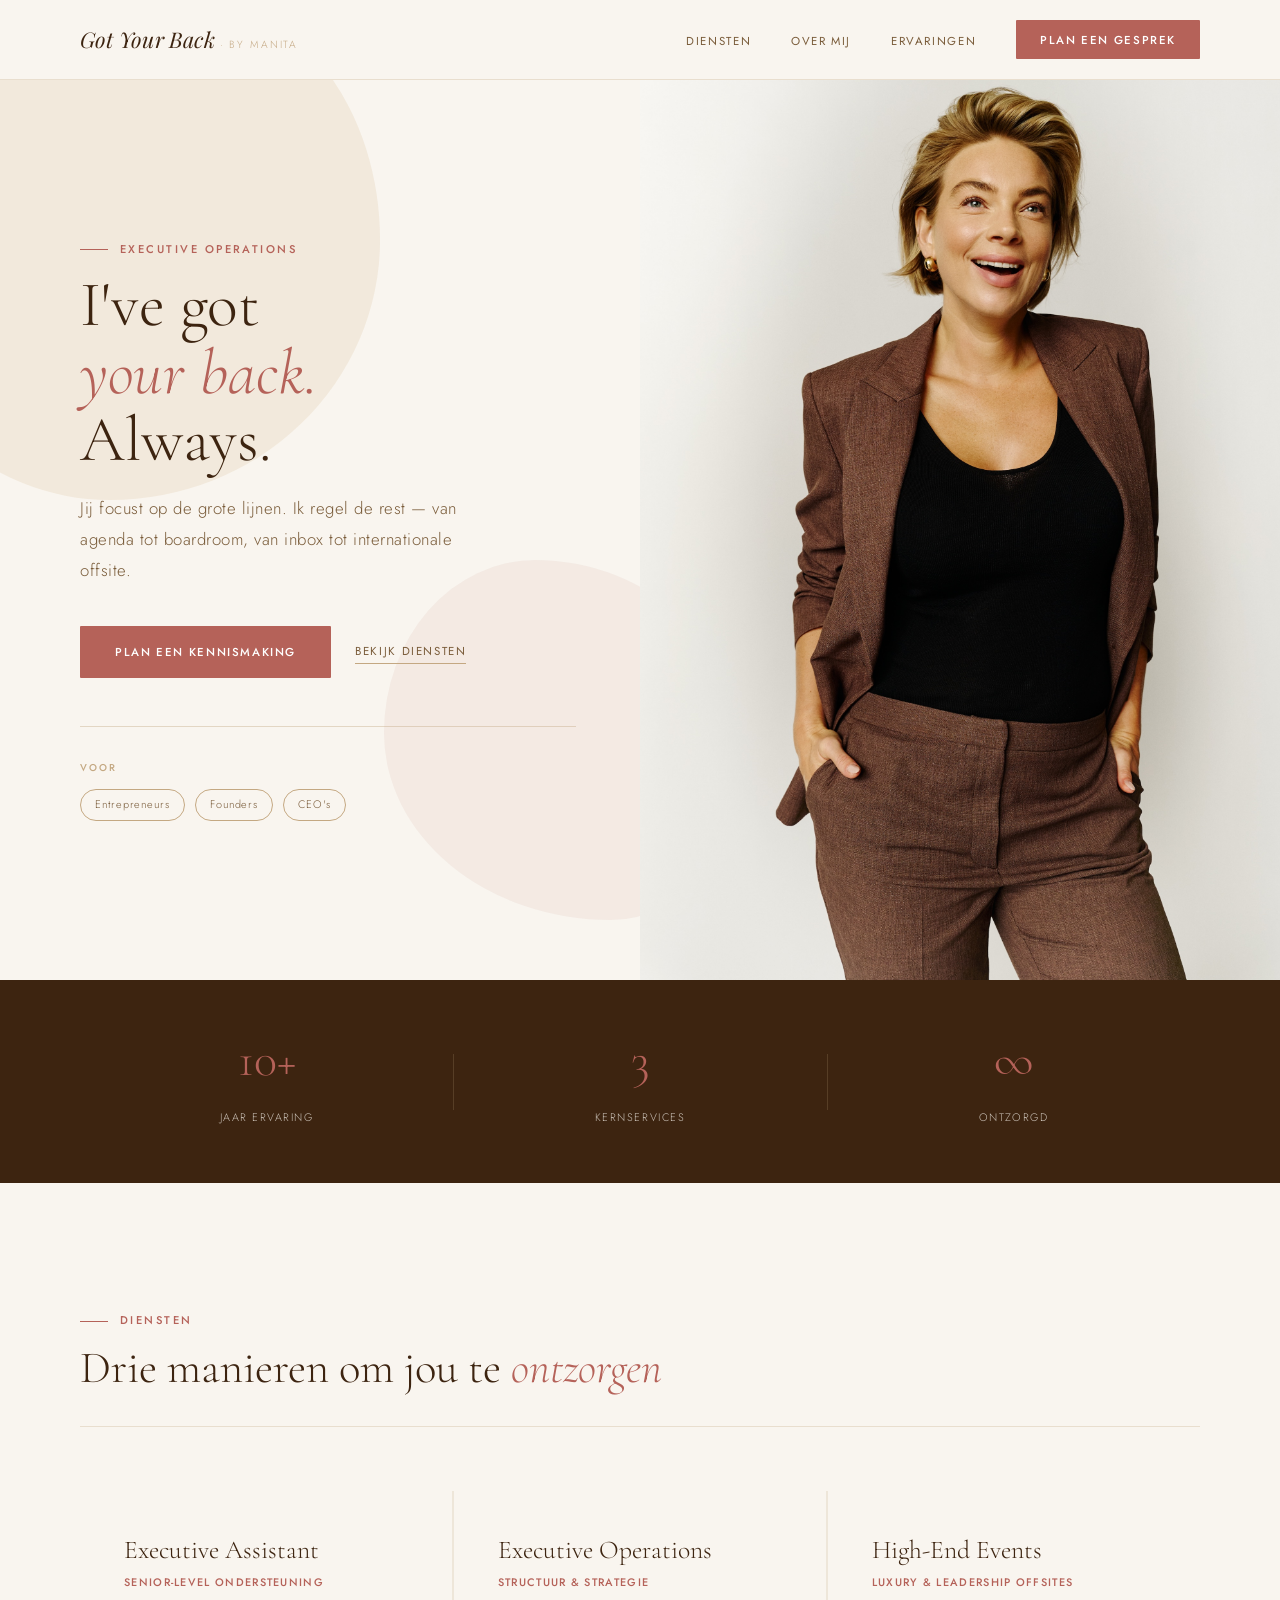
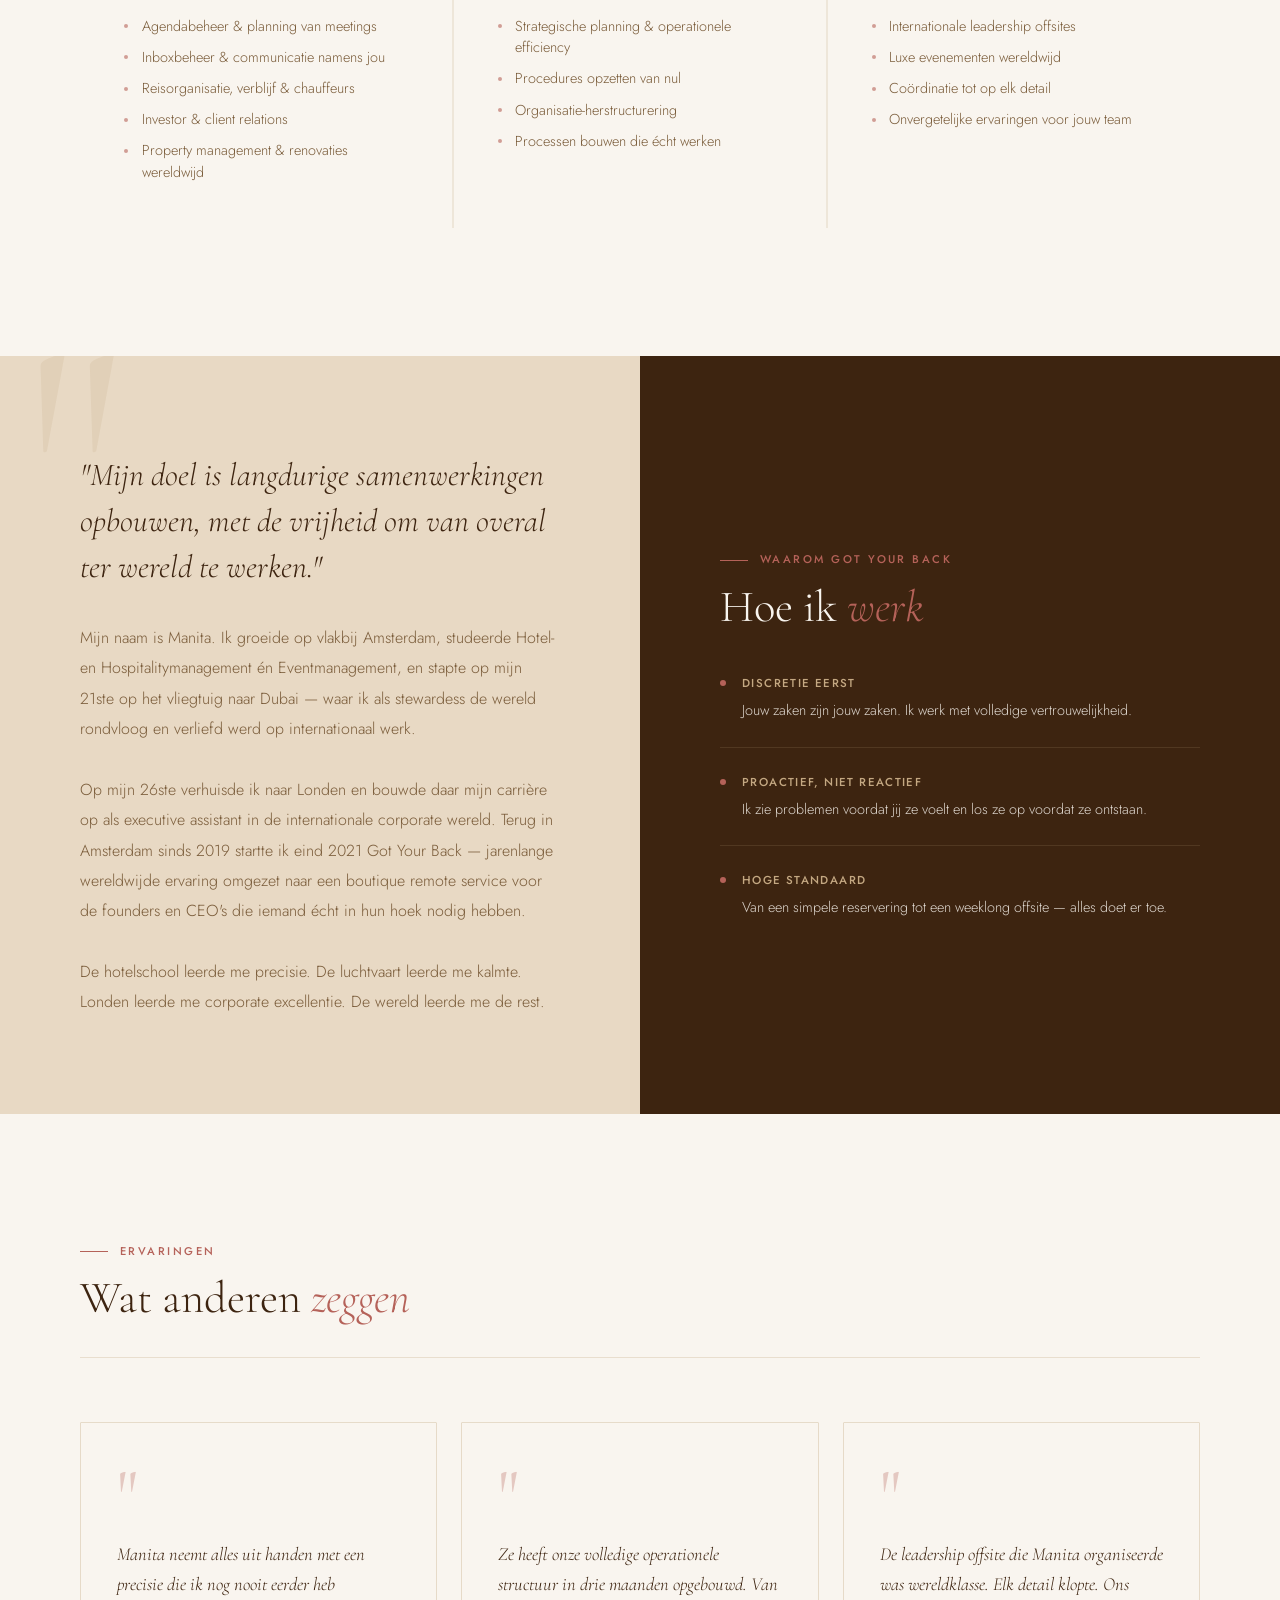
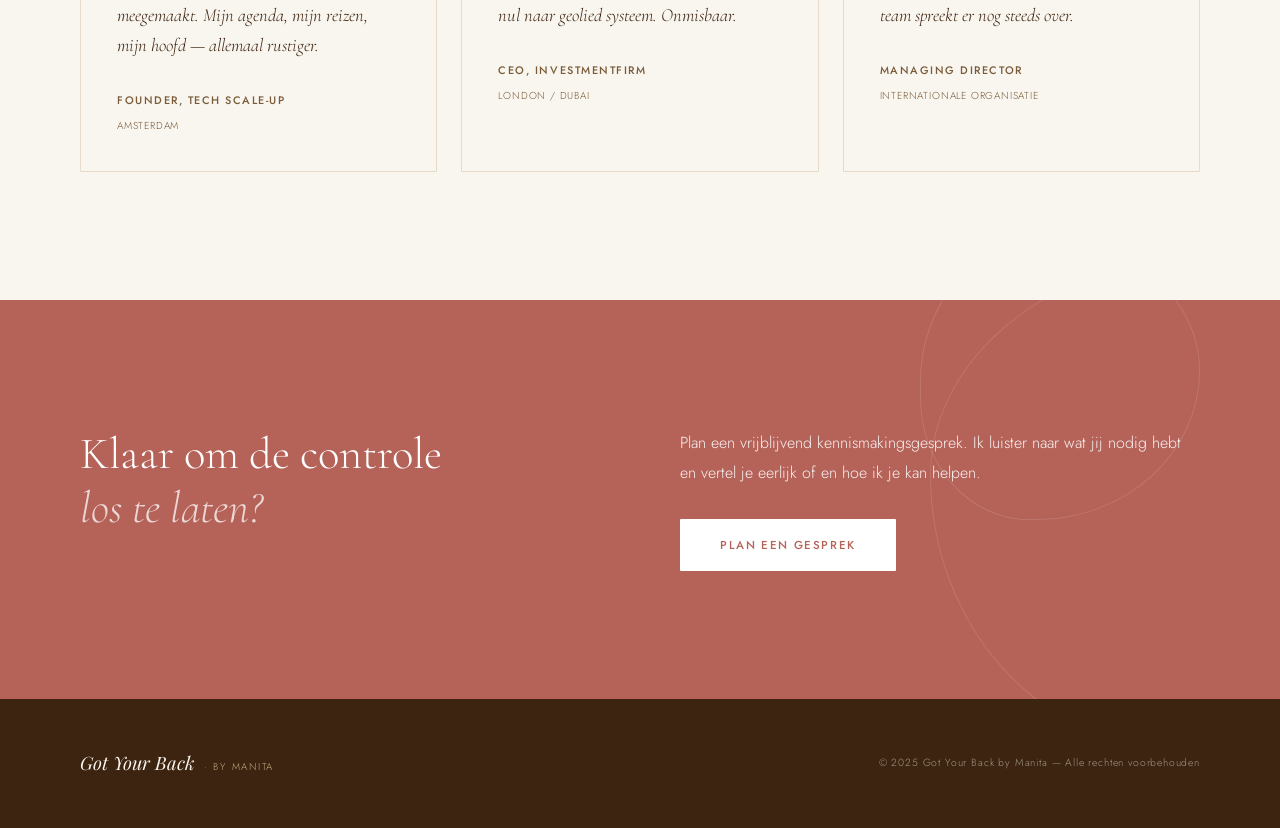
==== index.html @ 49508abd "Add noindex for now" ====
<!DOCTYPE html>
<html lang="nl">
<head>
    <meta charset="UTF-8">
    <meta name="viewport" content="width=device-width, initial-scale=1.0">
    <title>Got Your Back — by Manita</title>
    <link rel="preconnect" href="https://fonts.googleapis.com">
    <link rel="preconnect" href="https://fonts.gstatic.com" crossorigin>
    <link href="https://fonts.googleapis.com/css2?family=Cormorant+Garamond:ital,wght@0,300;0,400;1,300;1,400&family=Jost:wght@200;300;400;500&family=Playfair+Display:ital,wght@1,400;1,500&display=swap" rel="stylesheet">
    <link rel="stylesheet" href="css/main.css">
    <meta name="robots" content="noindex" />
</head>
<body>
<script>document.documentElement.classList.add('js')</script>

<a class="skip-link" href="#main-content">Ga naar hoofdinhoud</a>

<header>
    <nav>
        <a class="nav-logo logo" href="#" aria-label="Got Your Back by Manita – homepagina">
            <span class="logo-script" aria-hidden="true">Got Your Back</span>
            <span class="logo-by" aria-hidden="true"> · by Manita</span>
        </a>
        
        <button class="nav-toggle" type="button" aria-expanded="false" aria-controls="nav-menu">
            <span class="sr-only">Menu openen</span>
            <span class="nav-toggle-icon" aria-hidden="true"></span>
        </button>

        <ul id="nav-menu" class="nav-links" role="list">
            <li><a href="#services">Diensten</a></li>
            <li><a href="#about">Over mij</a></li>
            <li><a href="#testimonials">Ervaringen</a></li>
            <li><a class="btn btn--filled btn--sm" href="#contact">Plan een gesprek</a></li>
        </ul>
    </nav>
</header>

<main id="main-content">

    <!-- HERO -->
    <section class="hero o-split">
        <div class="hero-blob-1" aria-hidden="true"></div>
        <div class="hero-blob-2" aria-hidden="true"></div>
        <div class="hero-blob-3" aria-hidden="true"></div>
        <div class="hero-line-deco" aria-hidden="true"></div>

        <div class="hero-left">
            <p class="eyebrow" aria-hidden="true">Executive Operations</p>
            <h1 id="hero-heading" class="hero-title">
                I've got<br><em>your back.</em><br>Always.
            </h1>
            <p class="hero-subtitle">
                Jij focust op de grote lijnen. Ik regel de rest — van agenda tot boardroom, van inbox tot internationale offsite.
            </p>
            <div class="hero-actions">
                <a href="#contact" class="btn btn--filled">Plan een kennismaking</a>
                <a href="#services" class="btn btn--ghost">Bekijk diensten</a>
            </div>
            <div class="hero-for">
                <p class="hero-for-label">Voor</p>
                <ul class="hero-for-tags" role="list" aria-label="Voor wie">
                    <li class="tag">Entrepreneurs</li>
                    <li class="tag">Founders</li>
                    <li class="tag">CEO's</li>
                </ul>
            </div>
        </div>

        <div class="hero-right">
            <div class="hero-photo-wrap">
                <img class="hero-photo" src="manita.jpg" alt="Manita, oprichter van Got Your Back" decoding="async">
            </div>
        </div>
    </section>

    <!-- STATS -->
    <section class="intro-strip reveal" aria-label="Ervaringscijfers">
        <div class="intro-stat">
            <strong class="intro-stat-number">10+</strong>
            <p class="intro-stat-label">Jaar ervaring</p>
        </div>
        <div class="intro-divider" aria-hidden="true"></div>
        <div class="intro-stat">
            <strong class="intro-stat-number">3</strong>
            <p class="intro-stat-label">Kernservices</p>
        </div>
        <div class="intro-divider" aria-hidden="true"></div>
        <div class="intro-stat">
            <strong class="intro-stat-number">∞</strong>
            <p class="intro-stat-label">Ontzorgd</p>
        </div>
    </section>

    <!-- SERVICES -->
    <section class="services o-section" id="services">
        <header class="section-header reveal">
            <div>
                <p class="eyebrow">Diensten</p>
                <h2 id="services-heading" class="section-title">Drie manieren om jou te <em>ontzorgen</em></h2>
            </div>
        </header>
        <ul class="service-cards o-trio reveal" role="list">
            <li class="service-card">
                <h3 class="service-name">Executive Assistant</h3>
                <p class="service-tagline">Senior-level ondersteuning</p>
                <ul class="service-list" role="list">
                    <li>Agendabeheer &amp; planning van meetings</li>
                    <li>Inboxbeheer &amp; communicatie namens jou</li>
                    <li>Reisorganisatie, verblijf &amp; chauffeurs</li>
                    <li>Investor &amp; client relations</li>
                    <li>Property management &amp; renovaties wereldwijd</li>
                </ul>
            </li>
            <li class="service-card">
                <h3 class="service-name">Executive Operations</h3>
                <p class="service-tagline">Structuur &amp; strategie</p>
                <ul class="service-list" role="list">
                    <li>Strategische planning &amp; operationele efficiency</li>
                    <li>Procedures opzetten van nul</li>
                    <li>Organisatie-herstructurering</li>
                    <li>Processen bouwen die écht werken</li>
                </ul>
            </li>
            <li class="service-card">
                <h3 class="service-name">High-End Events</h3>
                <p class="service-tagline">Luxury &amp; leadership offsites</p>
                <ul class="service-list" role="list">
                    <li>Internationale leadership offsites</li>
                    <li>Luxe evenementen wereldwijd</li>
                    <li>Coördinatie tot op elk detail</li>
                    <li>Onvergetelijke ervaringen voor jouw team</li>
                </ul>
            </li>
        </ul>
    </section>

    <!-- ABOUT -->
    <section class="about o-split" id="about">
        <div class="about-left reveal">
            <blockquote class="about-quote">"Mijn doel is langdurige samenwerkingen opbouwen, met de vrijheid om van overal ter wereld te werken."</blockquote>
            <p class="about-bio">
                Mijn naam is Manita. Ik groeide op vlakbij Amsterdam, studeerde Hotel- en Hospitalitymanagement én Eventmanagement, en stapte op mijn 21ste op het vliegtuig naar Dubai — waar ik als stewardess de wereld rondvloog en verliefd werd op internationaal werk.<br><br>
                Op mijn 26ste verhuisde ik naar Londen en bouwde daar mijn carrière op als executive assistant in de internationale corporate wereld. Terug in Amsterdam sinds 2019 startte ik eind 2021 Got Your Back — jarenlange wereldwijde ervaring omgezet naar een boutique remote service voor de founders en CEO's die iemand écht in hun hoek nodig hebben.<br><br>
                De hotelschool leerde me precisie. De luchtvaart leerde me kalmte. Londen leerde me corporate excellentie. De wereld leerde me de rest.
            </p>
        </div>
        <div class="about-right reveal">
            <p class="eyebrow" aria-hidden="true">Waarom Got Your Back</p>
            <h2 id="about-heading" class="section-title">Hoe ik <em>werk</em></h2>
            <dl class="values">
                <div class="value-item">
                    <div class="value-dot" aria-hidden="true"></div>
                    <div>
                        <dt class="value-name">Discretie eerst</dt>
                        <dd class="value-desc">Jouw zaken zijn jouw zaken. Ik werk met volledige vertrouwelijkheid.</dd>
                    </div>
                </div>
                <div class="value-item">
                    <div class="value-dot" aria-hidden="true"></div>
                    <div>
                        <dt class="value-name">Proactief, niet reactief</dt>
                        <dd class="value-desc">Ik zie problemen voordat jij ze voelt en los ze op voordat ze ontstaan.</dd>
                    </div>
                </div>
                <div class="value-item">
                    <div class="value-dot" aria-hidden="true"></div>
                    <div>
                        <dt class="value-name">Hoge standaard</dt>
                        <dd class="value-desc">Van een simpele reservering tot een weeklong offsite — alles doet er toe.</dd>
                    </div>
                </div>
            </dl>
        </div>
    </section>

    <!-- TESTIMONIALS -->
    <section class="testimonials o-section" id="testimonials">
        <header class="section-header reveal">
            <div>
                <p class="eyebrow" aria-hidden="true">Ervaringen</p>
                <h2 id="testimonials-heading" class="section-title">Wat anderen <em>zeggen</em></h2>
            </div>
        </header>
        <ul class="testimonial-grid o-trio reveal" role="list">
            <li class="testimonial-card">
                <blockquote class="testimonial-text">Manita neemt alles uit handen met een precisie die ik nog nooit eerder heb meegemaakt. Mijn agenda, mijn reizen, mijn hoofd — allemaal rustiger.</blockquote>
                <cite class="testimonial-author">Founder, Tech Scale-up<span class="testimonial-role">Amsterdam</span></cite>
            </li>
            <li class="testimonial-card">
                <blockquote class="testimonial-text">Ze heeft onze volledige operationele structuur in drie maanden opgebouwd. Van nul naar geolied systeem. Onmisbaar.</blockquote>
                <cite class="testimonial-author">CEO, Investmentfirm<span class="testimonial-role">London / Dubai</span></cite>
            </li>
            <li class="testimonial-card">
                <blockquote class="testimonial-text">De leadership offsite die Manita organiseerde was wereldklasse. Elk detail klopte. Ons team spreekt er nog steeds over.</blockquote>
                <cite class="testimonial-author">Managing Director<span class="testimonial-role">Internationale organisatie</span></cite>
            </li>
        </ul>
    </section>

    <!-- CTA -->
    <section class="cta-section o-split o-section" id="contact">
        <div class="cta-blob" aria-hidden="true"></div>
        <div class="cta-blob cta-blob-2" aria-hidden="true"></div>
        <h2 id="cta-heading" class="cta-title reveal">
            Klaar om de controle <br><em>los te laten?</em>
        </h2>
        <div class="cta-right reveal">
            <p class="cta-sub">Plan een vrijblijvend kennismakingsgesprek. Ik luister naar wat jij nodig hebt en vertel je eerlijk of en hoe ik je kan helpen.</p>
            <a href="mailto:gotyourback@bymanita.com" class="btn btn--white">Plan een gesprek</a>
        </div>
    </section>

</main>

<footer>
    <div class="footer-logo logo">
        <span class="logo-script">Got Your Back</span>
        <span class="logo-by">&nbsp;· by Manita</span>
    </div>
    <small class="footer-copy">© 2025 Got Your Back by Manita — Alle rechten voorbehouden</small>
</footer>

<script>
    const observer = new IntersectionObserver((entries) => {
        entries.forEach((entry, i) => {
            if (entry.isIntersecting) {
                setTimeout(() => entry.target.classList.add('visible'), i * 80);
            }
        });
    }, { threshold: 0.1 });
    document.querySelectorAll('.reveal').forEach(el => observer.observe(el));

    const toggle = document.querySelector('.nav-toggle');
    const menu = document.getElementById('nav-menu');
    toggle.addEventListener('click', () => {
        const open = toggle.getAttribute('aria-expanded') === 'true';
        toggle.setAttribute('aria-expanded', String(!open));
        menu.classList.toggle('is-open', !open);
    });
    menu.querySelectorAll('a').forEach(a =>
        a.addEventListener('click', () => {
            toggle.setAttribute('aria-expanded', 'false');
            menu.classList.remove('is-open');
        })
    );
</script>
</body>
</html>
---- css/main.css ----
@import '1-settings.css';
@import '2-generic.css';
@import '3-elements.css';
@import '4-objects.css';
@import '5-components.css';
@import '6-utilities.css';
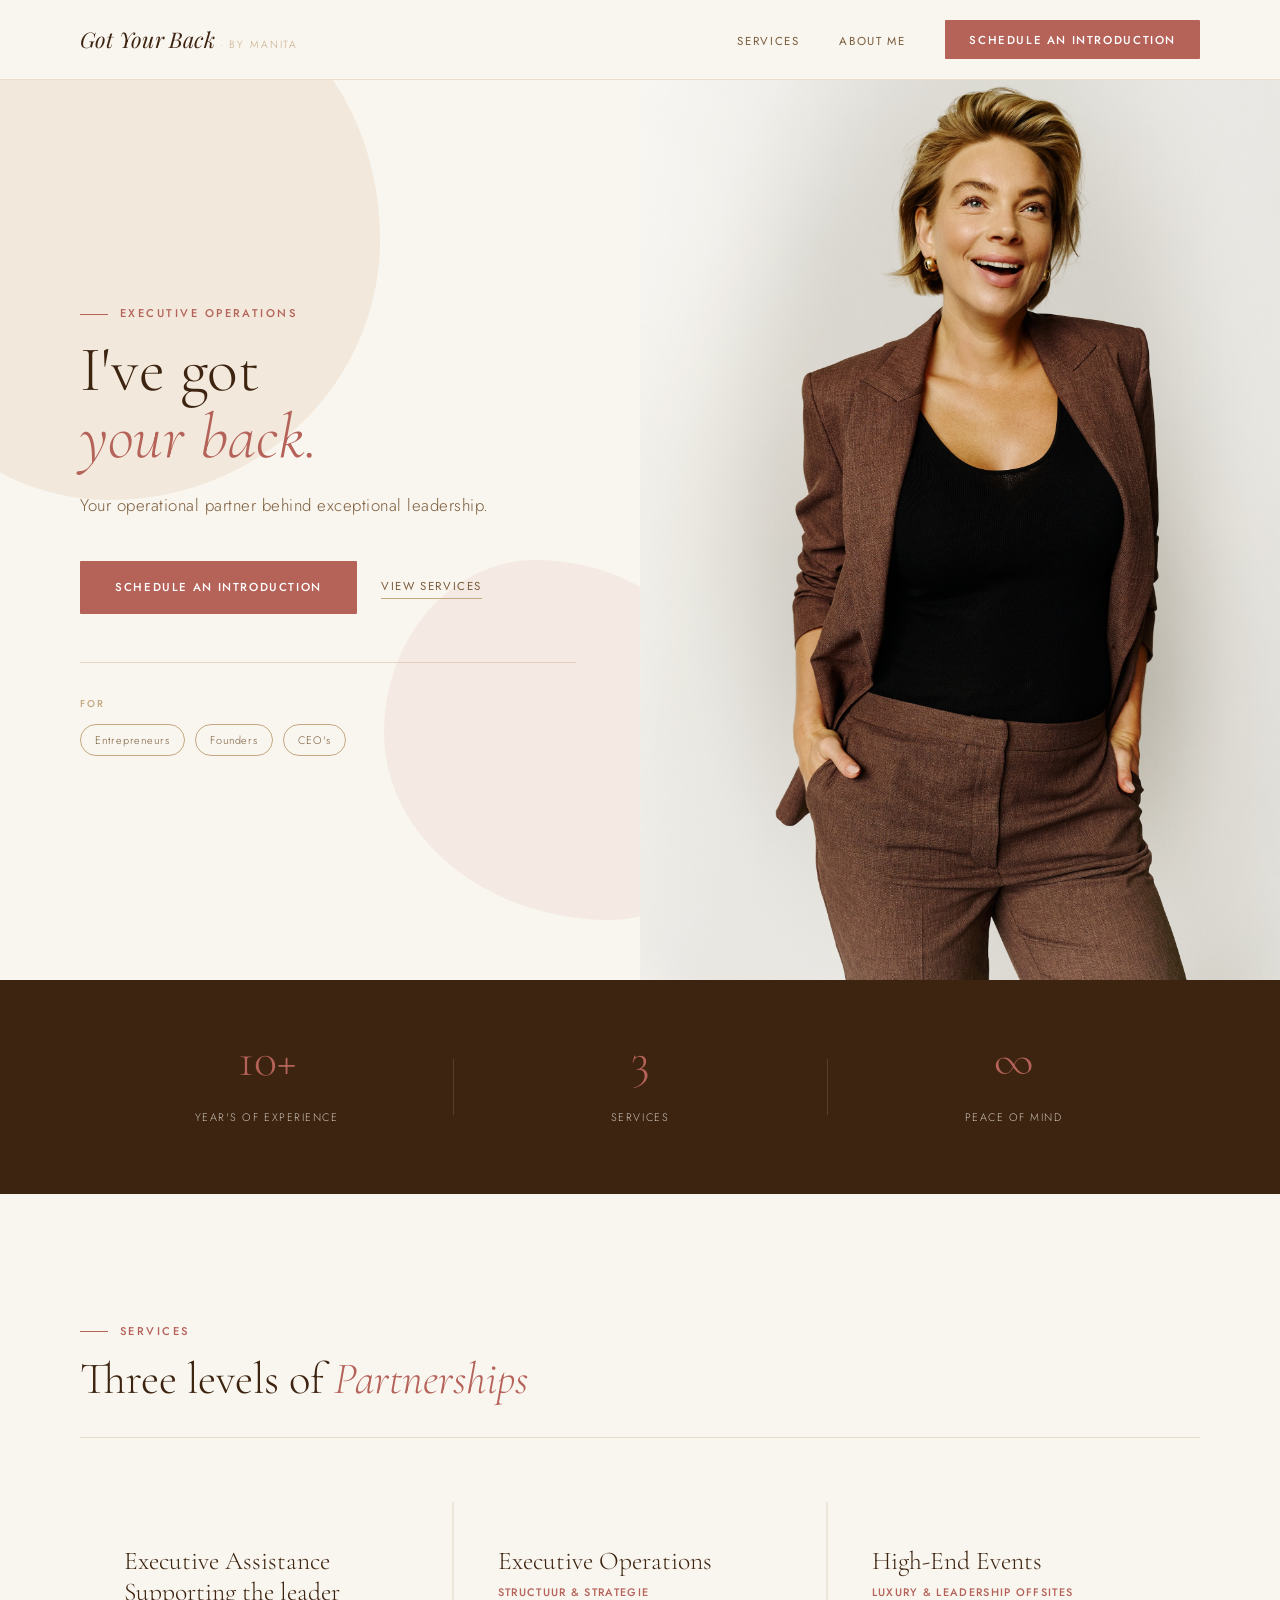
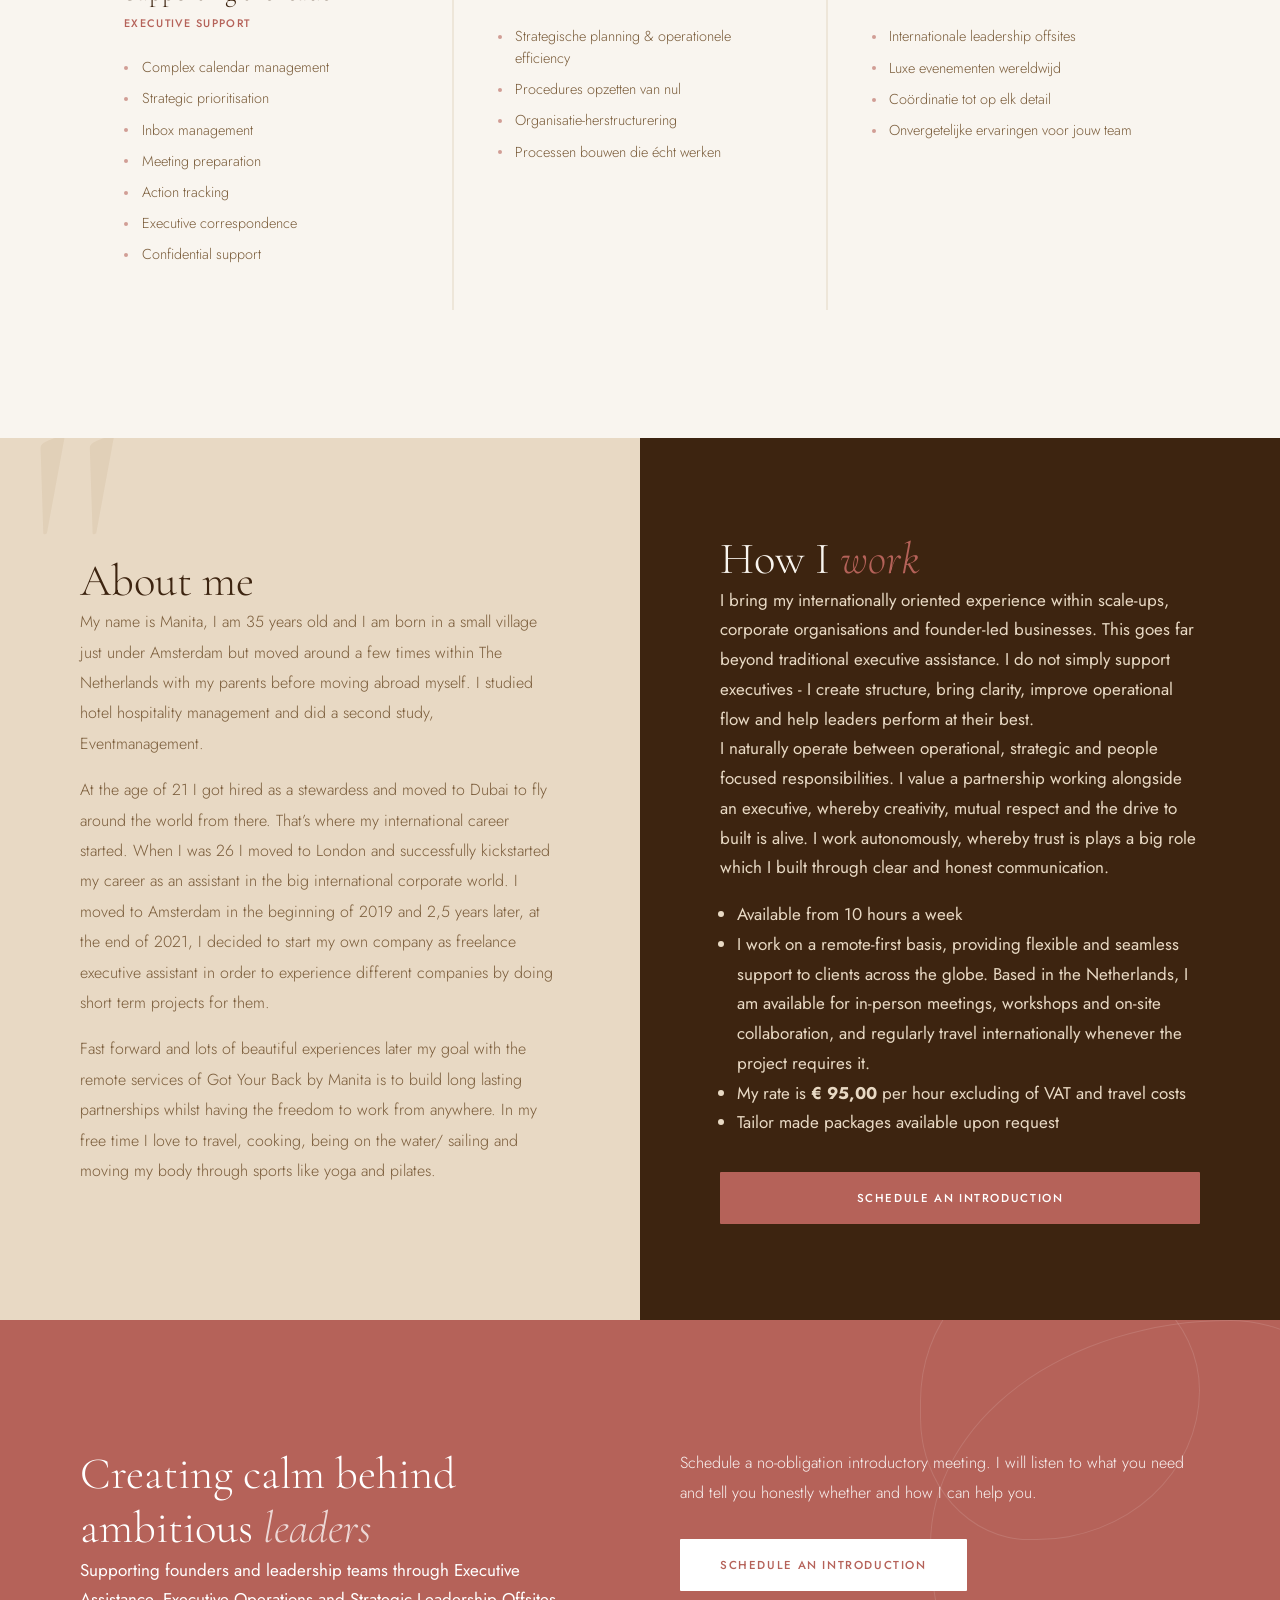
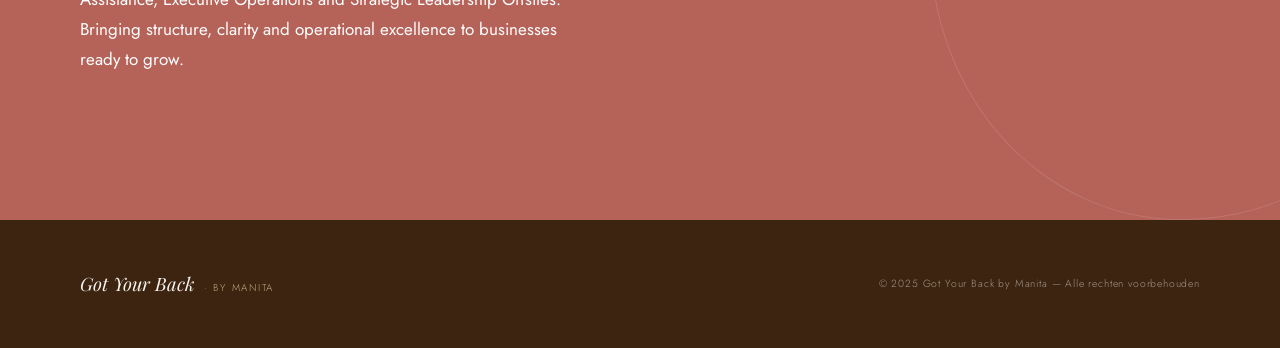
==== commit fd9f4a6d: "Add texts" ====
--- a/index.html
+++ b/index.html
@@ -1,5 +1,5 @@
 <!DOCTYPE html>
-<html lang="nl">
+<html lang="en">
 <head>
     <meta charset="UTF-8">
     <meta name="viewport" content="width=device-width, initial-scale=1.0">
@@ -28,10 +28,10 @@
         </button>
 
         <ul id="nav-menu" class="nav-links" role="list">
-            <li><a href="#services">Diensten</a></li>
-            <li><a href="#about">Over mij</a></li>
-            <li><a href="#testimonials">Ervaringen</a></li>
-            <li><a class="btn btn--filled btn--sm" href="#contact">Plan een gesprek</a></li>
+            <li><a href="#services">Services</a></li>
+            <li><a href="#about">About me</a></li>
+            <!-- <li><a href="#testimonials">Ervaringen</a></li> -->
+            <li><a class="btn btn--filled btn--sm" href="#contact">Schedule an introduction</a></li>
         </ul>
     </nav>
 </header>
@@ -48,17 +48,17 @@
         <div class="hero-left">
             <p class="eyebrow" aria-hidden="true">Executive Operations</p>
             <h1 id="hero-heading" class="hero-title">
-                I've got<br><em>your back.</em><br>Always.
+                I've got<br><em>your back.</em>
             </h1>
             <p class="hero-subtitle">
-                Jij focust op de grote lijnen. Ik regel de rest — van agenda tot boardroom, van inbox tot internationale offsite.
+                Your operational partner behind exceptional leadership.
             </p>
             <div class="hero-actions">
-                <a href="#contact" class="btn btn--filled">Plan een kennismaking</a>
-                <a href="#services" class="btn btn--ghost">Bekijk diensten</a>
+                <a href="#contact" class="btn btn--filled">Schedule an introduction</a>
+                <a href="#services" class="btn btn--ghost">View services</a>
             </div>
             <div class="hero-for">
-                <p class="hero-for-label">Voor</p>
+                <p class="hero-for-label">For</p>
                 <ul class="hero-for-tags" role="list" aria-label="Voor wie">
                     <li class="tag">Entrepreneurs</li>
                     <li class="tag">Founders</li>
@@ -69,7 +69,7 @@
 
         <div class="hero-right">
             <div class="hero-photo-wrap">
-                <img class="hero-photo" src="manita.jpg" alt="Manita, oprichter van Got Your Back" decoding="async">
+                <img class="hero-photo" src="manita.jpg" alt="Manita, founder of Got Your Back" decoding="async">
             </div>
         </div>
     </section>
@@ -78,17 +78,17 @@
     <section class="intro-strip reveal" aria-label="Ervaringscijfers">
         <div class="intro-stat">
             <strong class="intro-stat-number">10+</strong>
-            <p class="intro-stat-label">Jaar ervaring</p>
+            <p class="intro-stat-label">Year's of experience</p>
         </div>
         <div class="intro-divider" aria-hidden="true"></div>
         <div class="intro-stat">
             <strong class="intro-stat-number">3</strong>
-            <p class="intro-stat-label">Kernservices</p>
+            <p class="intro-stat-label">services</p>
         </div>
         <div class="intro-divider" aria-hidden="true"></div>
         <div class="intro-stat">
             <strong class="intro-stat-number">∞</strong>
-            <p class="intro-stat-label">Ontzorgd</p>
+            <p class="intro-stat-label">Peace of mind</p>
         </div>
     </section>
 
@@ -96,20 +96,22 @@
     <section class="services o-section" id="services">
         <header class="section-header reveal">
             <div>
-                <p class="eyebrow">Diensten</p>
-                <h2 id="services-heading" class="section-title">Drie manieren om jou te <em>ontzorgen</em></h2>
+                <p class="eyebrow">Services</p>
+                <h2 id="services-heading" class="section-title">Three levels of <em>Partnerships</em></h2>
             </div>
         </header>
         <ul class="service-cards o-trio reveal" role="list">
             <li class="service-card">
-                <h3 class="service-name">Executive Assistant</h3>
-                <p class="service-tagline">Senior-level ondersteuning</p>
+                <h3 class="service-name">Executive Assistance <br> Supporting the leader</h3>
+                <p class="service-tagline">Executive Support</p>
                 <ul class="service-list" role="list">
-                    <li>Agendabeheer &amp; planning van meetings</li>
-                    <li>Inboxbeheer &amp; communicatie namens jou</li>
-                    <li>Reisorganisatie, verblijf &amp; chauffeurs</li>
-                    <li>Investor &amp; client relations</li>
-                    <li>Property management &amp; renovaties wereldwijd</li>
+                    <li>Complex calendar management</li>
+                    <li>Strategic prioritisation</li>
+                    <li>Inbox management</li>
+                    <li>Meeting preparation</li>
+                    <li>Action tracking</li>
+                    <li>Executive correspondence</li>
+                    <li>Confidential support</li>
                 </ul>
             </li>
             <li class="service-card">
@@ -138,44 +140,34 @@
     <!-- ABOUT -->
     <section class="about o-split" id="about">
         <div class="about-left reveal">
-            <blockquote class="about-quote">"Mijn doel is langdurige samenwerkingen opbouwen, met de vrijheid om van overal ter wereld te werken."</blockquote>
+            <h2 class="section-title">About me</h2>
             <p class="about-bio">
-                Mijn naam is Manita. Ik groeide op vlakbij Amsterdam, studeerde Hotel- en Hospitalitymanagement én Eventmanagement, en stapte op mijn 21ste op het vliegtuig naar Dubai — waar ik als stewardess de wereld rondvloog en verliefd werd op internationaal werk.<br><br>
-                Op mijn 26ste verhuisde ik naar Londen en bouwde daar mijn carrière op als executive assistant in de internationale corporate wereld. Terug in Amsterdam sinds 2019 startte ik eind 2021 Got Your Back — jarenlange wereldwijde ervaring omgezet naar een boutique remote service voor de founders en CEO's die iemand écht in hun hoek nodig hebben.<br><br>
-                De hotelschool leerde me precisie. De luchtvaart leerde me kalmte. Londen leerde me corporate excellentie. De wereld leerde me de rest.
+                My name is Manita, I am 35 years old and I am born in a small village just under Amsterdam but moved around a few times within The Netherlands with my parents before moving abroad myself. I studied hotel hospitality management and did a second study, Eventmanagement.</p>
+
+            <p class="about-bio">At the age of 21 I got hired as a stewardess and moved to Dubai to fly around the world from there. That’s where my international career started. When I was 26 I moved to London and successfully kickstarted my career as an assistant in the big international corporate world. I moved to Amsterdam in the beginning of 2019 and 2,5 years later, at the end of 2021, I decided to start my own company as freelance executive assistant in order to experience different companies by doing short term projects for them.</p>
+            <p class="about-bio">Fast forward and lots of beautiful experiences later my goal with the remote services of Got Your Back by Manita is to build long lasting partnerships whilst having the freedom to work from anywhere. In my free time I love to travel, cooking, being on the water/ sailing and moving my body through sports like yoga and pilates. 
             </p>
         </div>
         <div class="about-right reveal">
-            <p class="eyebrow" aria-hidden="true">Waarom Got Your Back</p>
-            <h2 id="about-heading" class="section-title">Hoe ik <em>werk</em></h2>
-            <dl class="values">
-                <div class="value-item">
-                    <div class="value-dot" aria-hidden="true"></div>
-                    <div>
-                        <dt class="value-name">Discretie eerst</dt>
-                        <dd class="value-desc">Jouw zaken zijn jouw zaken. Ik werk met volledige vertrouwelijkheid.</dd>
-                    </div>
-                </div>
-                <div class="value-item">
-                    <div class="value-dot" aria-hidden="true"></div>
-                    <div>
-                        <dt class="value-name">Proactief, niet reactief</dt>
-                        <dd class="value-desc">Ik zie problemen voordat jij ze voelt en los ze op voordat ze ontstaan.</dd>
-                    </div>
-                </div>
-                <div class="value-item">
-                    <div class="value-dot" aria-hidden="true"></div>
-                    <div>
-                        <dt class="value-name">Hoge standaard</dt>
-                        <dd class="value-desc">Van een simpele reservering tot een weeklong offsite — alles doet er toe.</dd>
-                    </div>
-                </div>
-            </dl>
+            <!-- <p class="eyebrow" aria-hidden="true">Why Got Your Back</p> -->
+            <h2 id="about-heading" class="section-title">How I <em>work</em></h2>
+
+            <p>I bring my internationally oriented experience within scale-ups, corporate organisations and founder-led businesses. This goes far beyond traditional executive assistance. I do not simply support executives - I create structure, bring clarity, improve operational flow and help leaders perform at their best. <br>
+            I naturally operate between operational, strategic and people focused responsibilities. I value a partnership working alongside an executive, whereby creativity, mutual respect and the drive to built is alive. I work autonomously, whereby trust is plays a big role which I built through clear and honest communication. </p>
+
+            <ul>
+                <li>Available from 10 hours a week</li>
+                <li>I work on a remote-first basis, providing flexible and seamless support to clients across the globe. Based in the Netherlands, I am available for in-person meetings, workshops and on-site collaboration, and regularly travel internationally whenever the project requires it.</li>
+                <li>My rate is <strong>€ 95,00</strong> per hour excluding of VAT and travel costs</li>
+                <li>Tailor made packages available upon request</li>
+            </ul>
+
+            <a href="#contact" class="btn btn--filled">Schedule an introduction</a>
         </div>
     </section>
 
     <!-- TESTIMONIALS -->
-    <section class="testimonials o-section" id="testimonials">
+    <!-- <section class="testimonials o-section" id="testimonials">
         <header class="section-header reveal">
             <div>
                 <p class="eyebrow" aria-hidden="true">Ervaringen</p>
@@ -196,18 +188,21 @@
                 <cite class="testimonial-author">Managing Director<span class="testimonial-role">Internationale organisatie</span></cite>
             </li>
         </ul>
-    </section>
+    </section> -->
 
     <!-- CTA -->
     <section class="cta-section o-split o-section" id="contact">
         <div class="cta-blob" aria-hidden="true"></div>
         <div class="cta-blob cta-blob-2" aria-hidden="true"></div>
-        <h2 id="cta-heading" class="cta-title reveal">
-            Klaar om de controle <br><em>los te laten?</em>
-        </h2>
+        <div id="cta-heading" class="cta-title reveal">
+            <h2>Creating calm behind ambitious <em>leaders</em></h2>
+
+            <p>Supporting founders and leadership teams through Executive Assistance, Executive Operations and Strategic Leadership Offsites. Bringing structure, clarity and operational excellence to businesses ready to grow.</p>
+
+        </div>
         <div class="cta-right reveal">
-            <p class="cta-sub">Plan een vrijblijvend kennismakingsgesprek. Ik luister naar wat jij nodig hebt en vertel je eerlijk of en hoe ik je kan helpen.</p>
-            <a href="mailto:gotyourback@bymanita.com" class="btn btn--white">Plan een gesprek</a>
+            <p class="cta-sub">Schedule a no-obligation introductory meeting. I will listen to what you need and tell you honestly whether and how I can help you.</p>
+            <a href="mailto:gotyourback@bymanita.com" class="btn btn--white">Schedule an introduction</a>
         </div>
     </section>
 
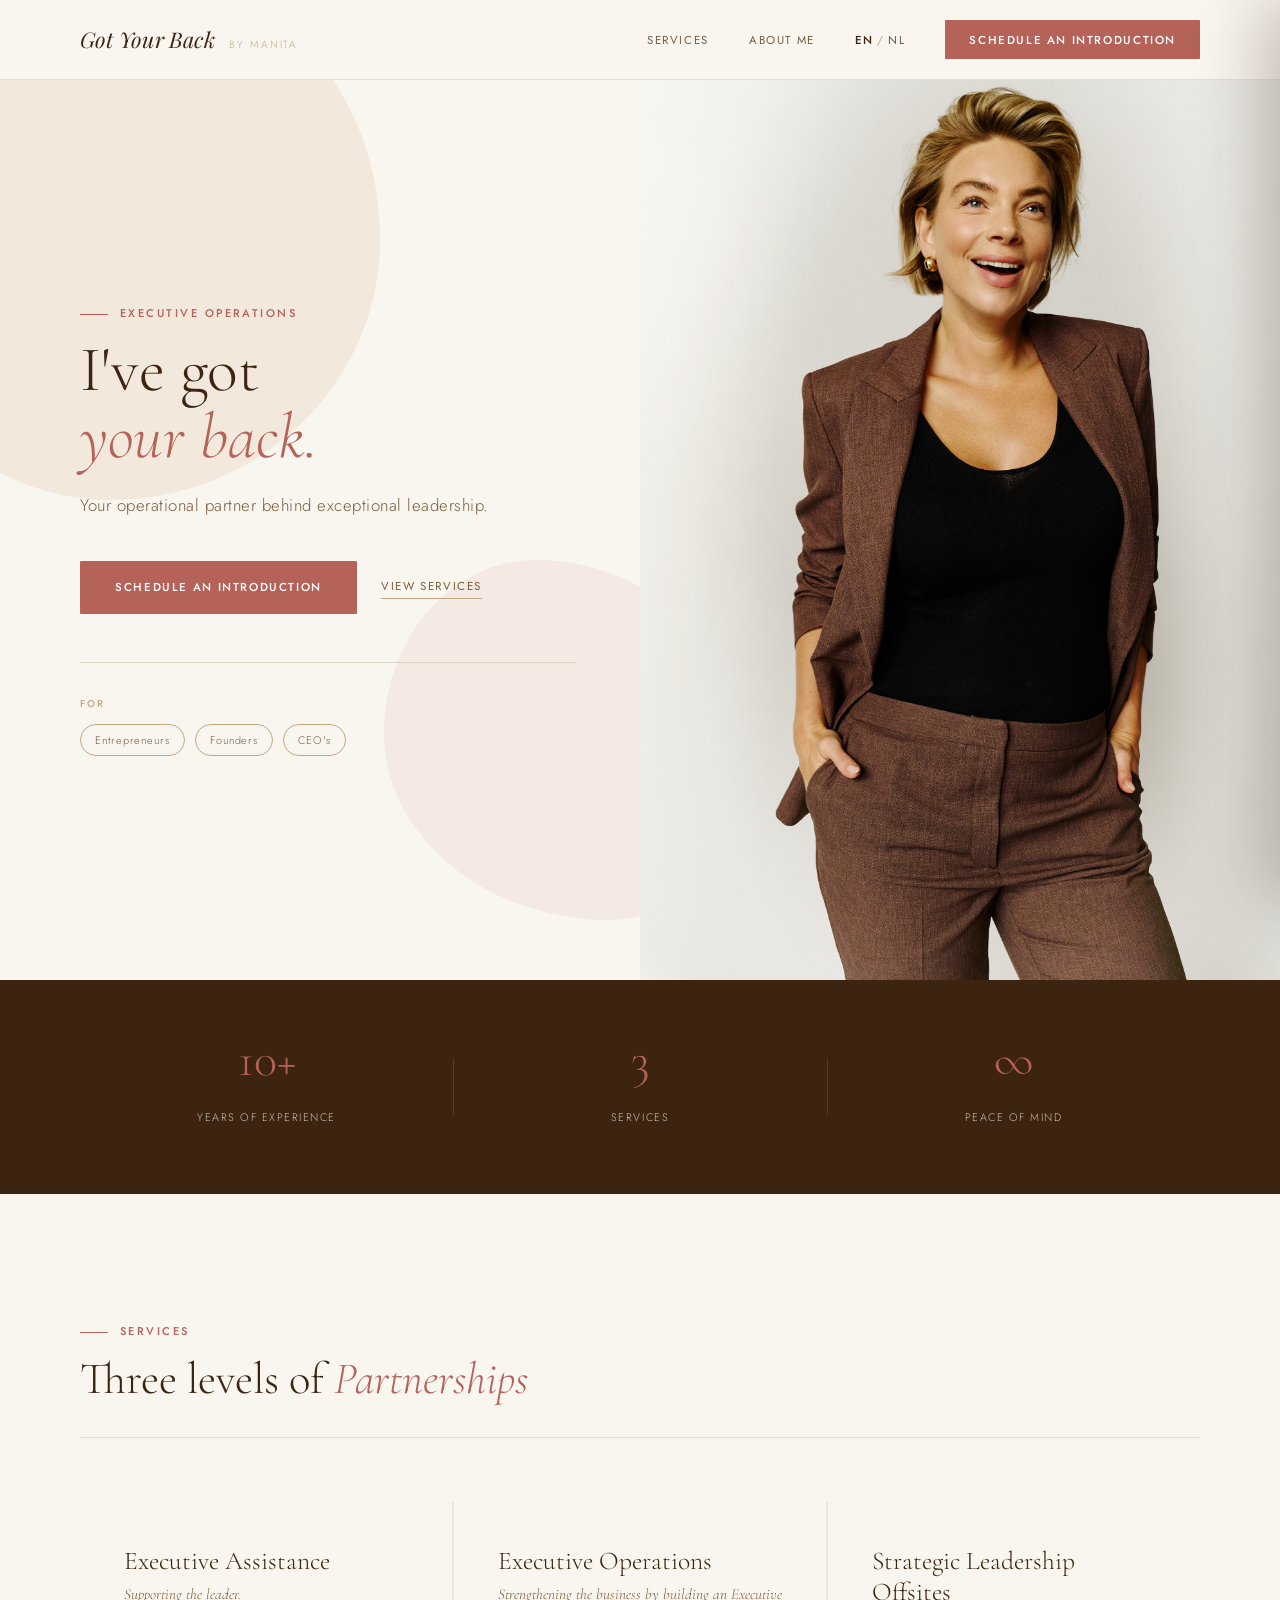
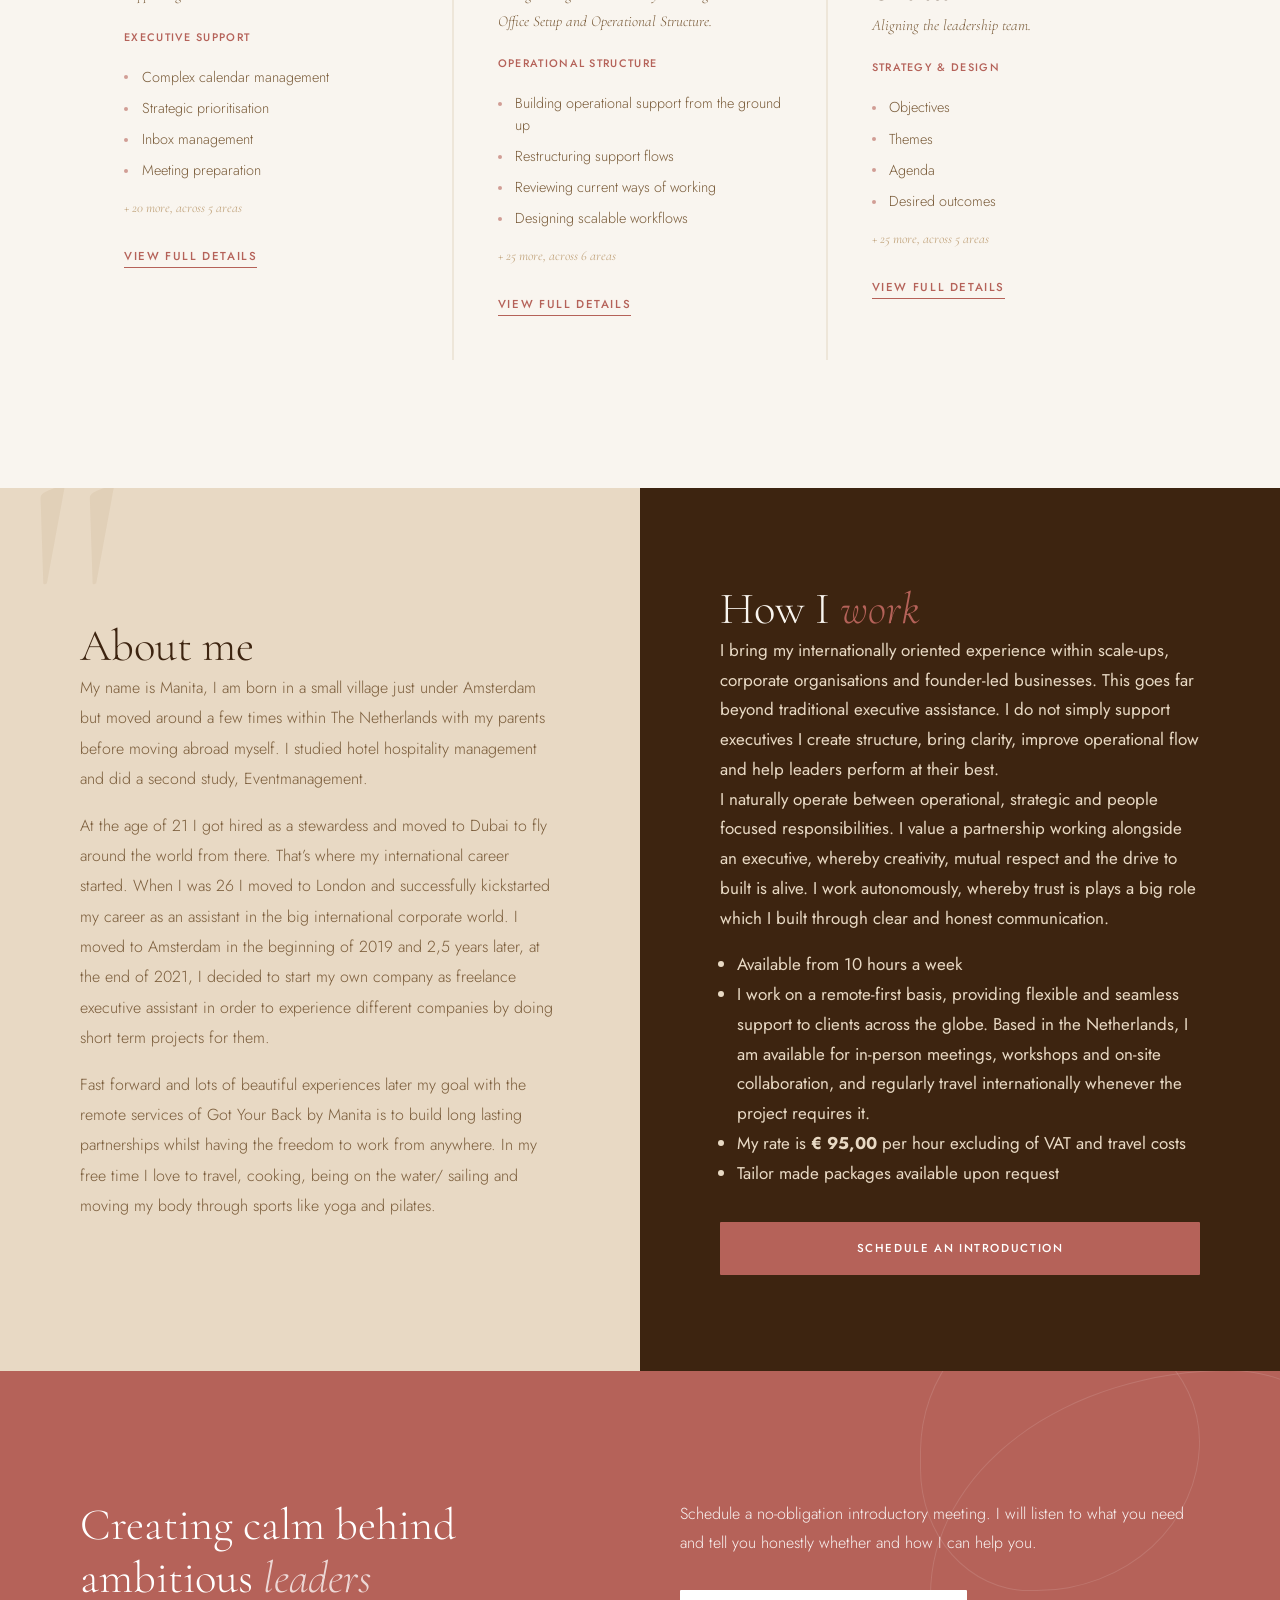
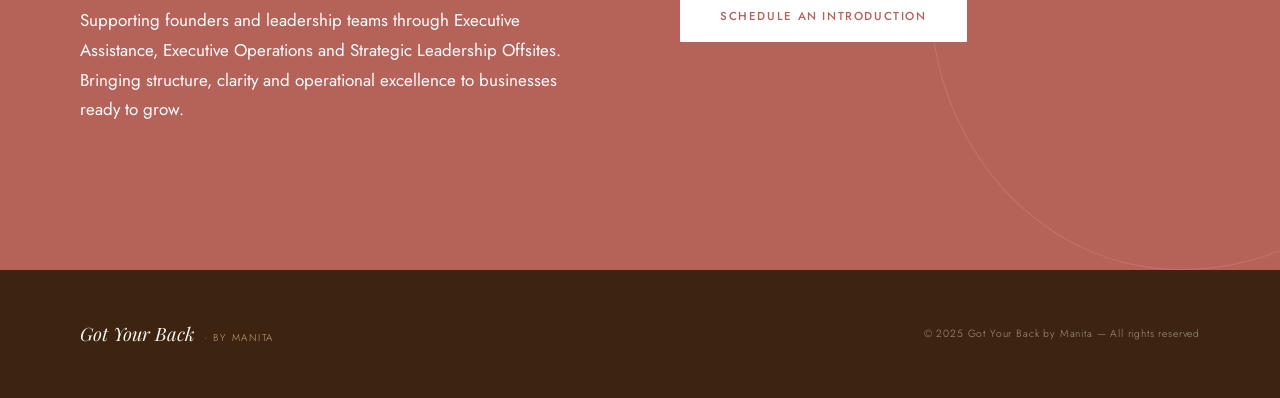
==== commit 219d041c: "Add foldout and language switch" ====
--- a/index.html
+++ b/index.html
@@ -3,7 +3,12 @@
 <head>
     <meta charset="UTF-8">
     <meta name="viewport" content="width=device-width, initial-scale=1.0">
-    <title>Got Your Back — by Manita</title>
+    <title>Got Your Back — Executive Assistance, Operations & Leadership Offsites</title>
+    <meta name="description" content="Executive Assistance, Executive Operations and Strategic Leadership Offsites — remote support for founders, CEOs and leadership teams, by Manita.">
+    <link rel="canonical" href="https://bymanita.com/">
+    <link rel="alternate" hreflang="en" href="https://bymanita.com/">
+    <link rel="alternate" hreflang="nl" href="https://bymanita.com/nl/">
+    <link rel="alternate" hreflang="x-default" href="https://bymanita.com/">
     <link rel="preconnect" href="https://fonts.googleapis.com">
     <link rel="preconnect" href="https://fonts.gstatic.com" crossorigin>
     <link href="https://fonts.googleapis.com/css2?family=Cormorant+Garamond:ital,wght@0,300;0,400;1,300;1,400&family=Jost:wght@200;300;400;500&family=Playfair+Display:ital,wght@1,400;1,500&display=swap" rel="stylesheet">
@@ -13,24 +18,26 @@
 <body>
 <script>document.documentElement.classList.add('js')</script>
 
-<a class="skip-link" href="#main-content">Ga naar hoofdinhoud</a>
+<a class="skip-link" href="#main-content">Skip to main content</a>
 
 <header>
     <nav>
-        <a class="nav-logo logo" href="#" aria-label="Got Your Back by Manita – homepagina">
+        <a class="nav-logo logo" href="#" aria-label="Got Your Back by Manita – homepage">
             <span class="logo-script" aria-hidden="true">Got Your Back</span>
             <span class="logo-by" aria-hidden="true"> · by Manita</span>
         </a>
-        
+
         <button class="nav-toggle" type="button" aria-expanded="false" aria-controls="nav-menu">
-            <span class="sr-only">Menu openen</span>
+            <span class="sr-only">Open menu</span>
             <span class="nav-toggle-icon" aria-hidden="true"></span>
         </button>
 
         <ul id="nav-menu" class="nav-links" role="list">
-            <li><a href="#services">Services</a></li>
-            <li><a href="#about">About me</a></li>
-            <!-- <li><a href="#testimonials">Ervaringen</a></li> -->
+            <li><a href="#services" class="nav-links__link">Services</a></li>
+            <li><a href="#about" class="nav-links__link">About me</a></li>
+            <li class="lang-switch" role="presentation">
+                <span class="lang-current" aria-current="true">EN</span><span class="lang-sep" aria-hidden="true">/</span><a href="nl/" hreflang="nl" lang="nl">NL</a>
+            </li>
             <li><a class="btn btn--filled btn--sm" href="#contact">Schedule an introduction</a></li>
         </ul>
     </nav>
@@ -59,7 +66,7 @@
             </div>
             <div class="hero-for">
                 <p class="hero-for-label">For</p>
-                <ul class="hero-for-tags" role="list" aria-label="Voor wie">
+                <ul class="hero-for-tags" role="list" aria-label="Who this is for">
                     <li class="tag">Entrepreneurs</li>
                     <li class="tag">Founders</li>
                     <li class="tag">CEO's</li>
@@ -75,10 +82,10 @@
     </section>
 
     <!-- STATS -->
-    <section class="intro-strip reveal" aria-label="Ervaringscijfers">
+    <section class="intro-strip reveal" aria-label="Experience stats">
         <div class="intro-stat">
             <strong class="intro-stat-number">10+</strong>
-            <p class="intro-stat-label">Year's of experience</p>
+            <p class="intro-stat-label">Years of experience</p>
         </div>
         <div class="intro-divider" aria-hidden="true"></div>
         <div class="intro-stat">
@@ -100,49 +107,29 @@
                 <h2 id="services-heading" class="section-title">Three levels of <em>Partnerships</em></h2>
             </div>
         </header>
-        <ul class="service-cards o-trio reveal" role="list">
-            <li class="service-card">
-                <h3 class="service-name">Executive Assistance <br> Supporting the leader</h3>
-                <p class="service-tagline">Executive Support</p>
-                <ul class="service-list" role="list">
-                    <li>Complex calendar management</li>
-                    <li>Strategic prioritisation</li>
-                    <li>Inbox management</li>
-                    <li>Meeting preparation</li>
-                    <li>Action tracking</li>
-                    <li>Executive correspondence</li>
-                    <li>Confidential support</li>
-                </ul>
-            </li>
-            <li class="service-card">
-                <h3 class="service-name">Executive Operations</h3>
-                <p class="service-tagline">Structuur &amp; strategie</p>
-                <ul class="service-list" role="list">
-                    <li>Strategische planning &amp; operationele efficiency</li>
-                    <li>Procedures opzetten van nul</li>
-                    <li>Organisatie-herstructurering</li>
-                    <li>Processen bouwen die écht werken</li>
-                </ul>
-            </li>
-            <li class="service-card">
-                <h3 class="service-name">High-End Events</h3>
-                <p class="service-tagline">Luxury &amp; leadership offsites</p>
-                <ul class="service-list" role="list">
-                    <li>Internationale leadership offsites</li>
-                    <li>Luxe evenementen wereldwijd</li>
-                    <li>Coördinatie tot op elk detail</li>
-                    <li>Onvergetelijke ervaringen voor jouw team</li>
-                </ul>
-            </li>
-        </ul>
-    </section>
+        <ul class="service-cards o-trio reveal" id="service-cards" role="list"></ul>
+    </section>
+
+    <!-- SERVICE DETAIL DRAWER -->
+    <div class="scrim" id="service-scrim"></div>
+    <aside class="drawer" id="service-drawer" aria-hidden="true">
+        <div class="drawer-head">
+            <div class="drawer-head-top">
+                <h3 id="drawer-title"></h3>
+                <button class="drawer-close" id="drawer-close" type="button" aria-label="Close details">&times;</button>
+            </div>
+            <p class="service-subtitle" id="drawer-subtitle"></p>
+            <nav class="drawer-nav" id="drawer-nav" aria-label="Jump to category"></nav>
+        </div>
+        <div class="drawer-body" id="drawer-body"></div>
+    </aside>
 
     <!-- ABOUT -->
     <section class="about o-split" id="about">
         <div class="about-left reveal">
             <h2 class="section-title">About me</h2>
             <p class="about-bio">
-                My name is Manita, I am 35 years old and I am born in a small village just under Amsterdam but moved around a few times within The Netherlands with my parents before moving abroad myself. I studied hotel hospitality management and did a second study, Eventmanagement.</p>
+                My name is Manita, I am born in a small village just under Amsterdam but moved around a few times within The Netherlands with my parents before moving abroad myself. I studied hotel hospitality management and did a second study, Eventmanagement.</p>
 
             <p class="about-bio">At the age of 21 I got hired as a stewardess and moved to Dubai to fly around the world from there. That’s where my international career started. When I was 26 I moved to London and successfully kickstarted my career as an assistant in the big international corporate world. I moved to Amsterdam in the beginning of 2019 and 2,5 years later, at the end of 2021, I decided to start my own company as freelance executive assistant in order to experience different companies by doing short term projects for them.</p>
             <p class="about-bio">Fast forward and lots of beautiful experiences later my goal with the remote services of Got Your Back by Manita is to build long lasting partnerships whilst having the freedom to work from anywhere. In my free time I love to travel, cooking, being on the water/ sailing and moving my body through sports like yoga and pilates. 
@@ -152,7 +139,7 @@
             <!-- <p class="eyebrow" aria-hidden="true">Why Got Your Back</p> -->
             <h2 id="about-heading" class="section-title">How I <em>work</em></h2>
 
-            <p>I bring my internationally oriented experience within scale-ups, corporate organisations and founder-led businesses. This goes far beyond traditional executive assistance. I do not simply support executives - I create structure, bring clarity, improve operational flow and help leaders perform at their best. <br>
+            <p>I bring my internationally oriented experience within scale-ups, corporate organisations and founder-led businesses. This goes far beyond traditional executive assistance. I do not simply support executives I create structure, bring clarity, improve operational flow and help leaders perform at their best. <br>
             I naturally operate between operational, strategic and people focused responsibilities. I value a partnership working alongside an executive, whereby creativity, mutual respect and the drive to built is alive. I work autonomously, whereby trust is plays a big role which I built through clear and honest communication. </p>
 
             <ul>
@@ -213,10 +200,125 @@
         <span class="logo-script">Got Your Back</span>
         <span class="logo-by">&nbsp;· by Manita</span>
     </div>
-    <small class="footer-copy">© 2025 Got Your Back by Manita — Alle rechten voorbehouden</small>
+    <small class="footer-copy">© 2025 Got Your Back by Manita — All rights reserved</small>
 </footer>
 
 <script>
+    const SERVICES = [
+        {
+            name: "Executive Assistance",
+            subtitle: "Supporting the leader.",
+            tagline: "Executive Support",
+            preview: ["Complex calendar management", "Strategic prioritisation", "Inbox management", "Meeting preparation"],
+            categories: [
+                { name: "Executive Support", bullets: ["Complex calendar management", "Strategic prioritisation", "Inbox management", "Meeting preparation", "Action tracking", "Executive correspondence", "Confidential support"] },
+                { name: "Travel & Logistics", bullets: ["International travel planning", "Complex itineraries", "Visa coordination"] },
+                { name: "Stakeholder Management", bullets: ["Board coordination", "Investor communication", "Leadership scheduling", "External partner communication", "Acting as gatekeeper"] },
+                { name: "Meeting Management", bullets: ["Leadership meetings", "Board meetings", "Preparing agendas", "Taking ownership of follow-ups"] },
+                { name: "Business Administration", bullets: ["Contracts", "Expenses", "Invoicing support", "Document management", "Internal administration"] },
+            ]
+        },
+        {
+            name: "Executive Operations",
+            subtitle: "Strengthening the business by building an Executive Office Setup and Operational Structure.",
+            tagline: "Operational Structure",
+            preview: ["Building operational support from the ground up", "Restructuring support flows", "Reviewing current ways of working", "Designing scalable workflows"],
+            categories: [
+                { name: "Operational Structure", bullets: ["Building operational support from the ground up", "Restructuring support flows", "Reviewing current ways of working", "Designing scalable workflows", "Creating operational playbooks", "SOP development", "Improving efficiency"] },
+                { name: "Process Improvement", bullets: ["Workflow optimisation", "Internal processes", "Documentation", "Cross-functional collaboration", "Operational consistency"] },
+                { name: "Founder Operations", intro: "I help founders transition from doing everything themselves to leading effectively.", bullets: ["Creating structure around priorities", "Improving decision-making rhythm", "Organising executive meetings", "Operational planning", "Accountability systems"] },
+                { name: "Building Executive Support Functions", intro: "I leverage my years of experience into building the function.", bullets: ["Hiring an Executive Assistant", "Defining the role", "Creating onboarding", "Designing workflows", "Establishing best practices", "Mentoring new Executive Assistants"] },
+                { name: "Business Rhythm", intro: "I create structure around:", bullets: ["Weekly Leadership Meetings", "Monthly Reviews", "Quarterly Planning", "Annual Planning", "OKR cadence", "Communication cadence"] },
+                { name: "Strategic Project Management", intro: "I lead and coordinate high-impact business initiatives from planning through execution." },
+            ]
+        },
+        {
+            name: "Strategic Leadership Offsites",
+            subtitle: "Aligning the leadership team.",
+            tagline: "Strategy & Design",
+            preview: ["Objectives", "Themes", "Agenda", "Desired outcomes"],
+            categories: [
+                { name: "Strategy & Design", intro: "Helping leadership teams define:", bullets: ["Objectives", "Themes", "Agenda", "Desired outcomes", "Success measures"] },
+                { name: "End-to-End Project Management", bullets: ["Venue sourcing", "Budget management", "Supplier coordination", "Travel arrangements", "Accommodation", "Logistics", "Timelines", "Communications"] },
+                { name: "Leadership Experience", intro: "Designing an experience rather than simply booking a venue.", bullets: ["Executive dinners", "Team experiences", "Workshops", "Guest speakers", "Wellness & mindful activities", "Reflection sessions"] },
+                { name: "Operational Delivery", intro: "Making sure everything runs seamlessly.", bullets: ["On-site coordination", "Speaker management", "Venue liaison", "Materials", "Last-minute problem solving"] },
+                { name: "Aftercare", bullets: ["Follow up on action plans", "Decision tracking", "Follow-up documentation", "Accountability check-ins", "Next-quarter planning"] },
+            ]
+        }
+    ];
+
+    const cardsEl = document.getElementById('service-cards');
+    const scrimEl = document.getElementById('service-scrim');
+    const drawerEl = document.getElementById('service-drawer');
+    const drawerTitleEl = document.getElementById('drawer-title');
+    const drawerSubtitleEl = document.getElementById('drawer-subtitle');
+    const drawerNavEl = document.getElementById('drawer-nav');
+    const drawerBodyEl = document.getElementById('drawer-body');
+    const drawerCloseEl = document.getElementById('drawer-close');
+
+    function slugify(s) {
+        return s.toLowerCase().replace(/[^a-z0-9]+/g, '-').replace(/(^-|-$)/g, '');
+    }
+
+    SERVICES.forEach((service, i) => {
+        const totalBullets = service.categories.reduce((n, c) => n + (c.bullets ? c.bullets.length : 0), 0);
+        const li = document.createElement('li');
+        li.className = 'service-card';
+        li.innerHTML = `
+            <h3 class="service-name">${service.name}</h3>
+            <p class="service-subtitle">${service.subtitle}</p>
+            <p class="service-tagline">${service.tagline}</p>
+            <ul class="service-list" role="list">${service.preview.map(b => `<li>${b}</li>`).join('')}</ul>
+            <p class="service-more">+ ${totalBullets - service.preview.length} more, across ${service.categories.length} areas</p>
+            <button class="service-detail-btn" type="button" data-index="${i}">View full details</button>
+        `;
+        cardsEl.appendChild(li);
+    });
+
+    function openDrawer(service) {
+        drawerTitleEl.textContent = service.name;
+        drawerSubtitleEl.textContent = service.subtitle;
+        drawerNavEl.innerHTML = service.categories.map(cat => `<a href="#${slugify(cat.name)}">${cat.name}</a>`).join('');
+        drawerBodyEl.innerHTML = service.categories.map(cat => `
+            <div class="drawer-cat" id="${slugify(cat.name)}">
+                <h4>${cat.name}</h4>
+                ${cat.intro ? `<p class="intro">${cat.intro}</p>` : ''}
+                ${cat.bullets ? `<ul role="list">${cat.bullets.map(b => `<li>${b}</li>`).join('')}</ul>` : ''}
+            </div>
+        `).join('');
+        drawerEl.classList.add('is-open');
+        drawerEl.setAttribute('aria-hidden', 'false');
+        scrimEl.classList.add('is-open');
+        document.body.style.overflow = 'hidden';
+    }
+
+    function closeDrawer() {
+        drawerEl.classList.remove('is-open');
+        drawerEl.setAttribute('aria-hidden', 'true');
+        scrimEl.classList.remove('is-open');
+        document.body.style.overflow = '';
+    }
+
+    cardsEl.addEventListener('click', (e) => {
+        const btn = e.target.closest('.service-detail-btn');
+        if (!btn) return;
+        openDrawer(SERVICES[btn.dataset.index]);
+    });
+
+    drawerNavEl.addEventListener('click', (e) => {
+        const a = e.target.closest('a');
+        if (!a) return;
+        e.preventDefault();
+        const target = document.getElementById(a.getAttribute('href').slice(1));
+        if (target) target.scrollIntoView({ behavior: 'smooth', block: 'start' });
+    });
+
+    drawerCloseEl.addEventListener('click', closeDrawer);
+    scrimEl.addEventListener('click', closeDrawer);
+    document.addEventListener('keydown', (e) => {
+        if (e.key === 'Escape') closeDrawer();
+    });
+
     const observer = new IntersectionObserver((entries) => {
         entries.forEach((entry, i) => {
             if (entry.isIntersecting) {
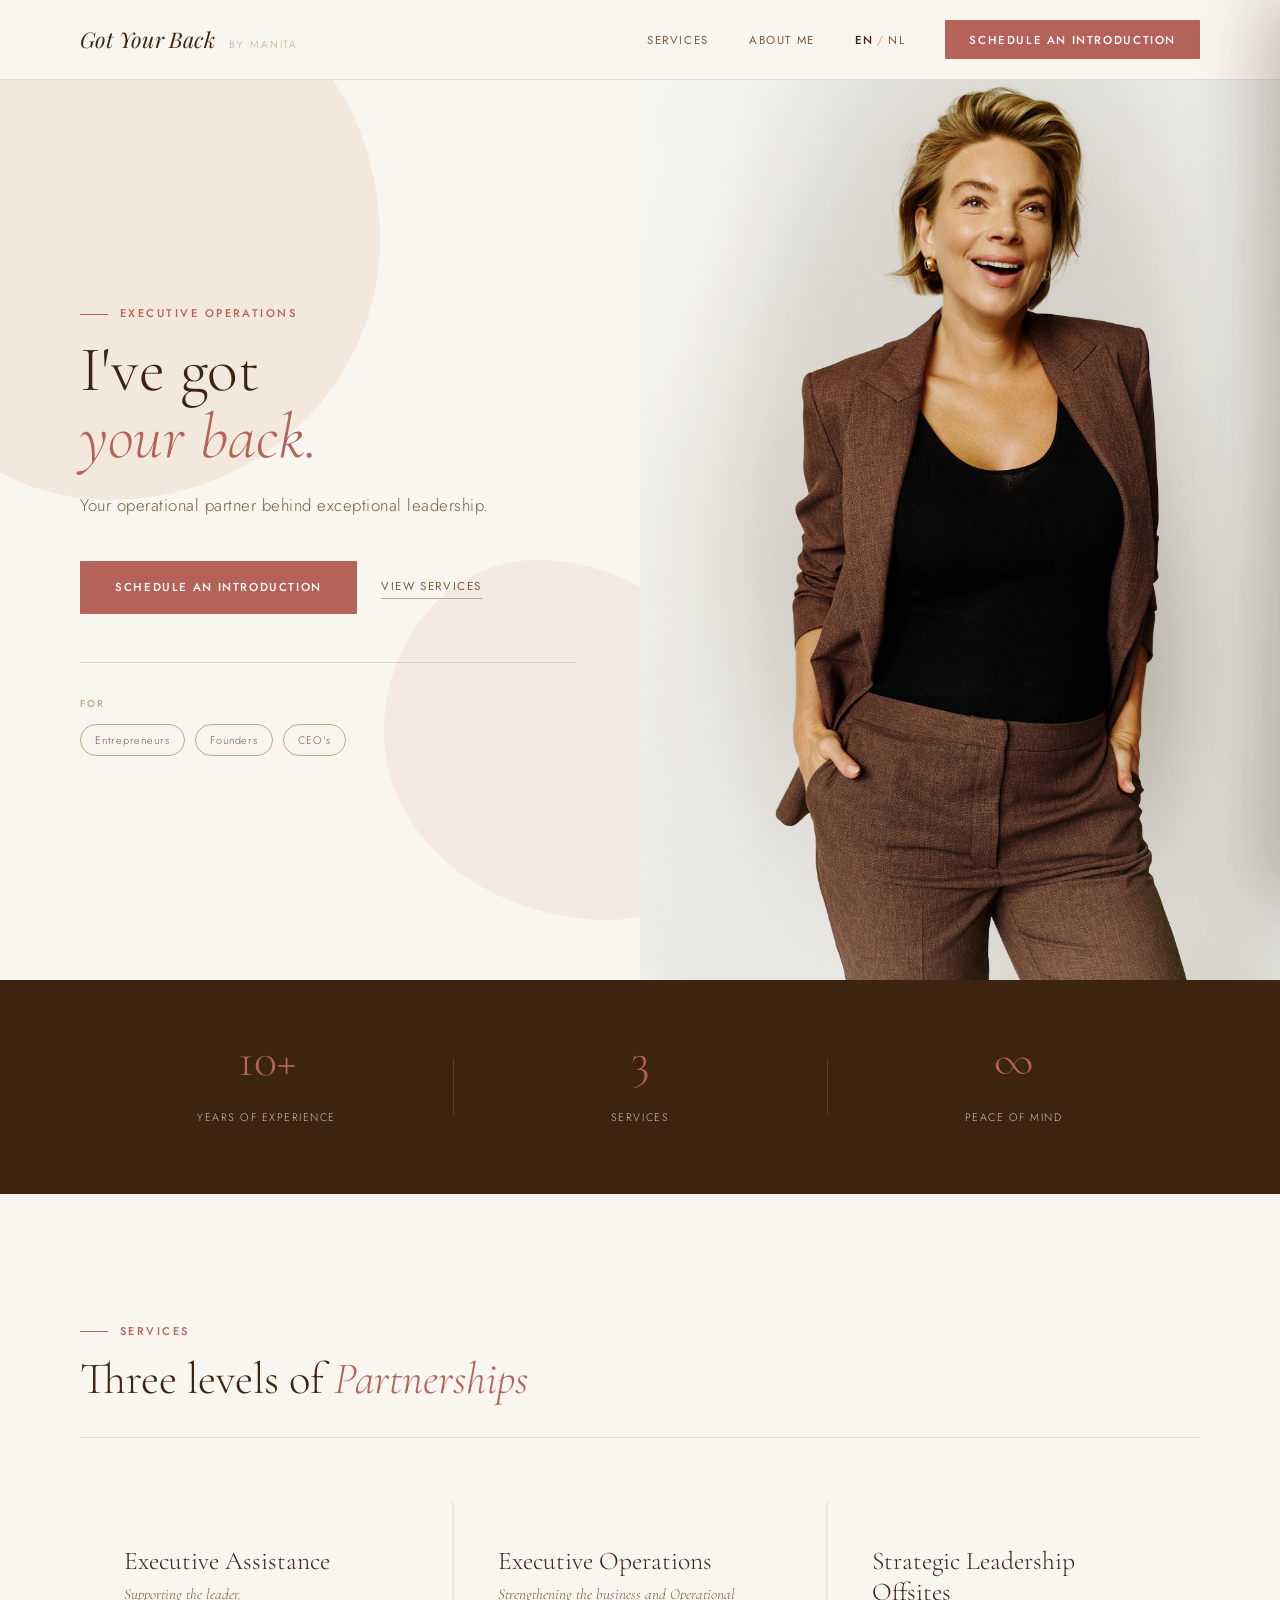
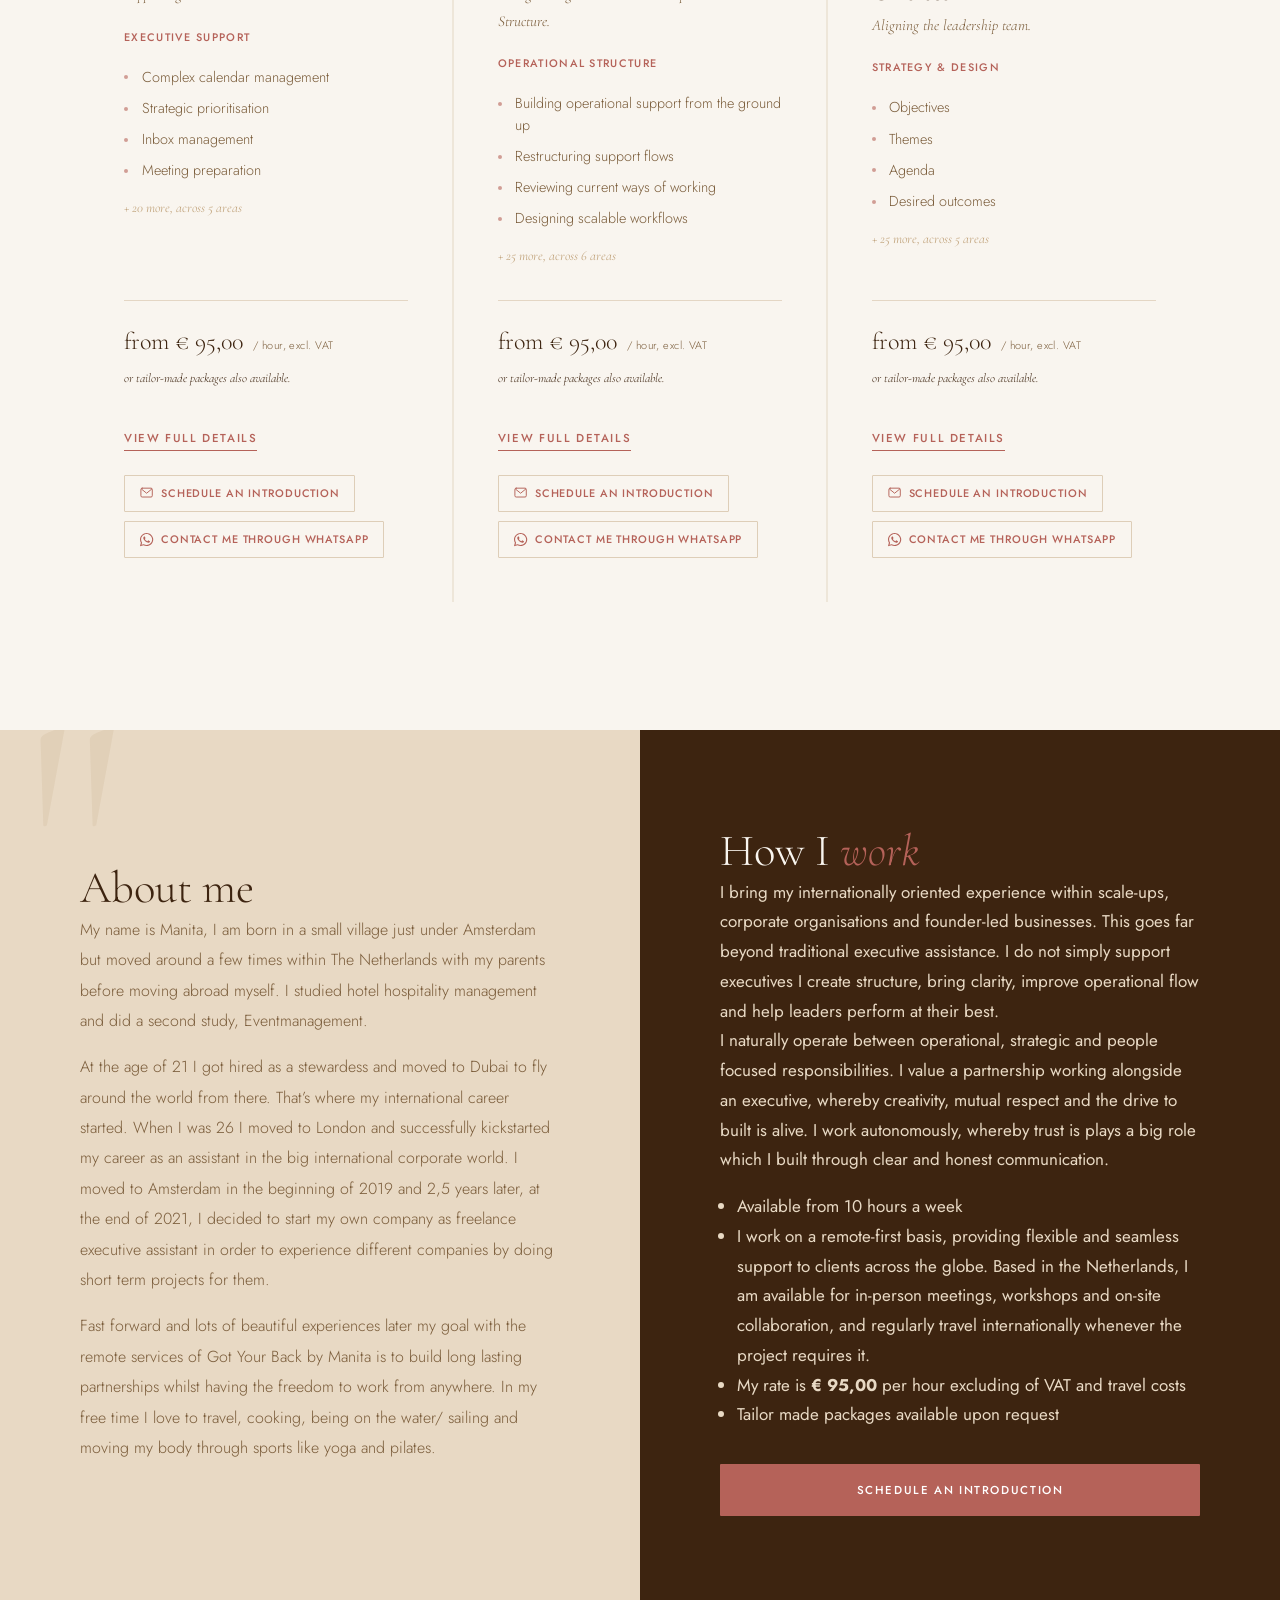
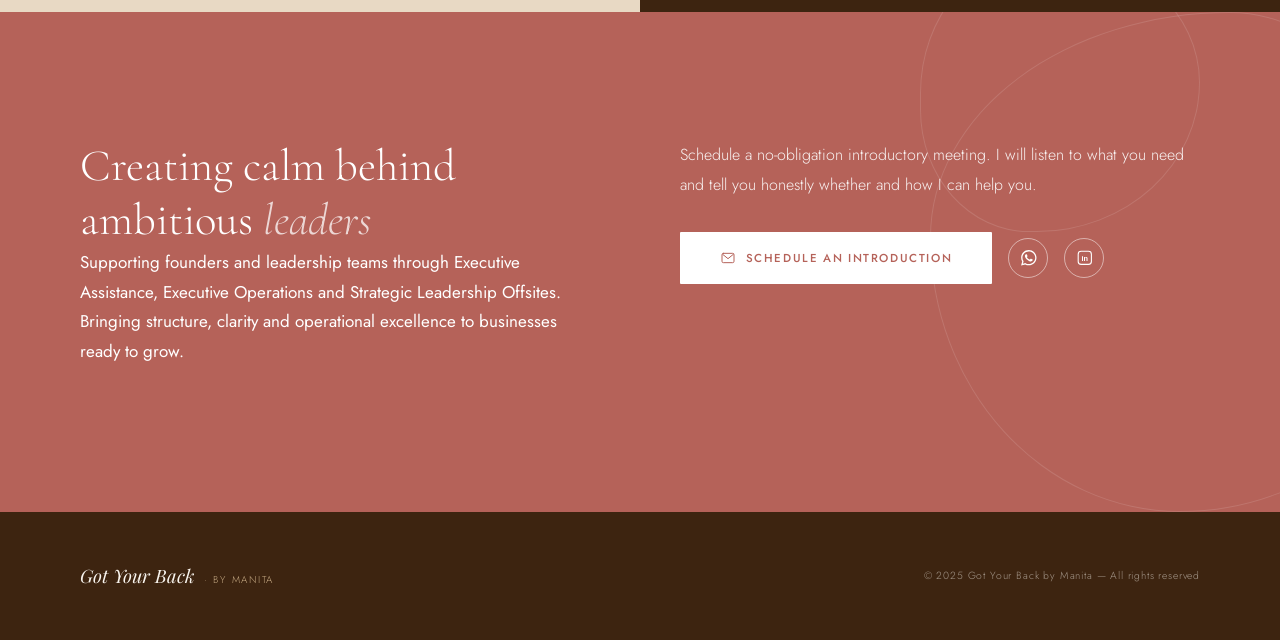
==== commit 1d665f9a: "Update" ====
--- a/index.html
+++ b/index.html
@@ -153,30 +153,6 @@
         </div>
     </section>
 
-    <!-- TESTIMONIALS -->
-    <!-- <section class="testimonials o-section" id="testimonials">
-        <header class="section-header reveal">
-            <div>
-                <p class="eyebrow" aria-hidden="true">Ervaringen</p>
-                <h2 id="testimonials-heading" class="section-title">Wat anderen <em>zeggen</em></h2>
-            </div>
-        </header>
-        <ul class="testimonial-grid o-trio reveal" role="list">
-            <li class="testimonial-card">
-                <blockquote class="testimonial-text">Manita neemt alles uit handen met een precisie die ik nog nooit eerder heb meegemaakt. Mijn agenda, mijn reizen, mijn hoofd — allemaal rustiger.</blockquote>
-                <cite class="testimonial-author">Founder, Tech Scale-up<span class="testimonial-role">Amsterdam</span></cite>
-            </li>
-            <li class="testimonial-card">
-                <blockquote class="testimonial-text">Ze heeft onze volledige operationele structuur in drie maanden opgebouwd. Van nul naar geolied systeem. Onmisbaar.</blockquote>
-                <cite class="testimonial-author">CEO, Investmentfirm<span class="testimonial-role">London / Dubai</span></cite>
-            </li>
-            <li class="testimonial-card">
-                <blockquote class="testimonial-text">De leadership offsite die Manita organiseerde was wereldklasse. Elk detail klopte. Ons team spreekt er nog steeds over.</blockquote>
-                <cite class="testimonial-author">Managing Director<span class="testimonial-role">Internationale organisatie</span></cite>
-            </li>
-        </ul>
-    </section> -->
-
     <!-- CTA -->
     <section class="cta-section o-split o-section" id="contact">
         <div class="cta-blob" aria-hidden="true"></div>
@@ -189,7 +165,18 @@
         </div>
         <div class="cta-right reveal">
             <p class="cta-sub">Schedule a no-obligation introductory meeting. I will listen to what you need and tell you honestly whether and how I can help you.</p>
-            <a href="mailto:gotyourback@bymanita.com" class="btn btn--white">Schedule an introduction</a>
+            <div class="cta-actions">
+                <a href="mailto:gotyourback@bymanita.com" class="btn btn--white btn--icon">
+                    <svg viewBox="0 0 24 24" fill="none" stroke="currentColor" stroke-width="1.5" stroke-linecap="round" stroke-linejoin="round" aria-hidden="true"><rect x="3" y="5" width="18" height="14" rx="2"/><path d="M4 6.5 12 13 20 6.5"/></svg>
+                    Schedule an introduction
+                </a>
+                <a class="icon-btn icon-btn--light" href="https://wa.me/31623156416" target="_blank" rel="noopener" aria-label="Message me on WhatsApp">
+                    <svg viewBox="0 0 448 512" fill="currentColor" aria-hidden="true"><path d="M380.9 97.1c-41.9-42-97.7-65.1-157-65.1-122.4 0-222 99.6-222 222 0 39.1 10.2 77.3 29.6 111L0 480 117.7 449.1c32.4 17.7 68.9 27 106.1 27l.1 0c122.3 0 224.1-99.6 224.1-222 0-59.3-25.2-115-67.1-157zm-157 341.6c-33.2 0-65.7-8.9-94-25.7l-6.7-4-69.8 18.3 18.6-68.1-4.4-7c-18.5-29.4-28.2-63.3-28.2-98.2 0-101.7 82.8-184.5 184.6-184.5 49.3 0 95.6 19.2 130.4 54.1s56.2 81.2 56.1 130.5c0 101.8-84.9 184.6-186.6 184.6zM325.1 300.5c-5.5-2.8-32.8-16.2-37.9-18-5.1-1.9-8.8-2.8-12.5 2.8s-14.3 18-17.6 21.8c-3.2 3.7-6.5 4.2-12 1.4-32.6-16.3-54-29.1-75.5-66-5.7-9.8 5.7-9.1 16.3-30.3 1.8-3.7 .9-6.9-.5-9.7s-12.5-30.1-17.1-41.2c-4.5-10.8-9.1-9.3-12.5-9.5-3.2-.2-6.9-.2-10.6-.2s-9.7 1.4-14.8 6.9c-5.1 5.6-19.4 19-19.4 46.3s19.9 53.7 22.6 57.4c2.8 3.7 39.1 59.7 94.8 83.8 35.2 15.2 49 16.5 66.6 13.9 10.7-1.6 32.8-13.4 37.4-26.4s4.6-24.1 3.2-26.4c-1.3-2.5-5-3.9-10.5-6.6z"/></svg>
+                </a>
+                <a class="icon-btn icon-btn--light" href="https://www.linkedin.com/in/manita-bijl/" target="_blank" rel="noopener" aria-label="Connect on LinkedIn">
+                    <svg viewBox="0 0 24 24" fill="none" stroke="currentColor" stroke-width="1.5" stroke-linecap="round" stroke-linejoin="round" aria-hidden="true"><rect x="3" y="3" width="18" height="18" rx="4"/><text x="12" y="16.5" text-anchor="middle" font-family="Arial, Helvetica, sans-serif" font-size="10" font-weight="700" fill="currentColor" stroke="none">in</text></svg>
+                </a>
+            </div>
         </div>
     </section>
 
@@ -220,7 +207,7 @@
         },
         {
             name: "Executive Operations",
-            subtitle: "Strengthening the business by building an Executive Office Setup and Operational Structure.",
+            subtitle: "Strengthening the business and Operational Structure.",
             tagline: "Operational Structure",
             preview: ["Building operational support from the ground up", "Restructuring support flows", "Reviewing current ways of working", "Designing scalable workflows"],
             categories: [
@@ -270,7 +257,21 @@
             <p class="service-tagline">${service.tagline}</p>
             <ul class="service-list" role="list">${service.preview.map(b => `<li>${b}</li>`).join('')}</ul>
             <p class="service-more">+ ${totalBullets - service.preview.length} more, across ${service.categories.length} areas</p>
+            <div class="service-pricing">
+                <p class="service-price">from € 95,00 <span>/ hour, excl. VAT</span></p>
+                <p class="service-tailor">or tailor-made packages also available.</p>
+            </div>
             <button class="service-detail-btn" type="button" data-index="${i}">View full details</button>
+            <div class="service-contact">
+                <a class="contact-btn" href="mailto:gotyourback@bymanita.com">
+                    <svg viewBox="0 0 24 24" fill="none" stroke="currentColor" stroke-width="1.5" stroke-linecap="round" stroke-linejoin="round" aria-hidden="true"><rect x="3" y="5" width="18" height="14" rx="2"/><path d="M4 6.5 12 13 20 6.5"/></svg>
+                    <span>Schedule an introduction</span>
+                </a>
+                <a class="contact-btn" href="https://wa.me/31623156416" target="_blank" rel="noopener">
+                    <svg viewBox="0 0 448 512" fill="currentColor" aria-hidden="true"><path d="M380.9 97.1c-41.9-42-97.7-65.1-157-65.1-122.4 0-222 99.6-222 222 0 39.1 10.2 77.3 29.6 111L0 480 117.7 449.1c32.4 17.7 68.9 27 106.1 27l.1 0c122.3 0 224.1-99.6 224.1-222 0-59.3-25.2-115-67.1-157zm-157 341.6c-33.2 0-65.7-8.9-94-25.7l-6.7-4-69.8 18.3 18.6-68.1-4.4-7c-18.5-29.4-28.2-63.3-28.2-98.2 0-101.7 82.8-184.5 184.6-184.5 49.3 0 95.6 19.2 130.4 54.1s56.2 81.2 56.1 130.5c0 101.8-84.9 184.6-186.6 184.6zM325.1 300.5c-5.5-2.8-32.8-16.2-37.9-18-5.1-1.9-8.8-2.8-12.5 2.8s-14.3 18-17.6 21.8c-3.2 3.7-6.5 4.2-12 1.4-32.6-16.3-54-29.1-75.5-66-5.7-9.8 5.7-9.1 16.3-30.3 1.8-3.7 .9-6.9-.5-9.7s-12.5-30.1-17.1-41.2c-4.5-10.8-9.1-9.3-12.5-9.5-3.2-.2-6.9-.2-10.6-.2s-9.7 1.4-14.8 6.9c-5.1 5.6-19.4 19-19.4 46.3s19.9 53.7 22.6 57.4c2.8 3.7 39.1 59.7 94.8 83.8 35.2 15.2 49 16.5 66.6 13.9 10.7-1.6 32.8-13.4 37.4-26.4s4.6-24.1 3.2-26.4c-1.3-2.5-5-3.9-10.5-6.6z"/></svg>
+                    <span>Contact me through Whatsapp</span>
+                </a>
+            </div>
         `;
         cardsEl.appendChild(li);
     });
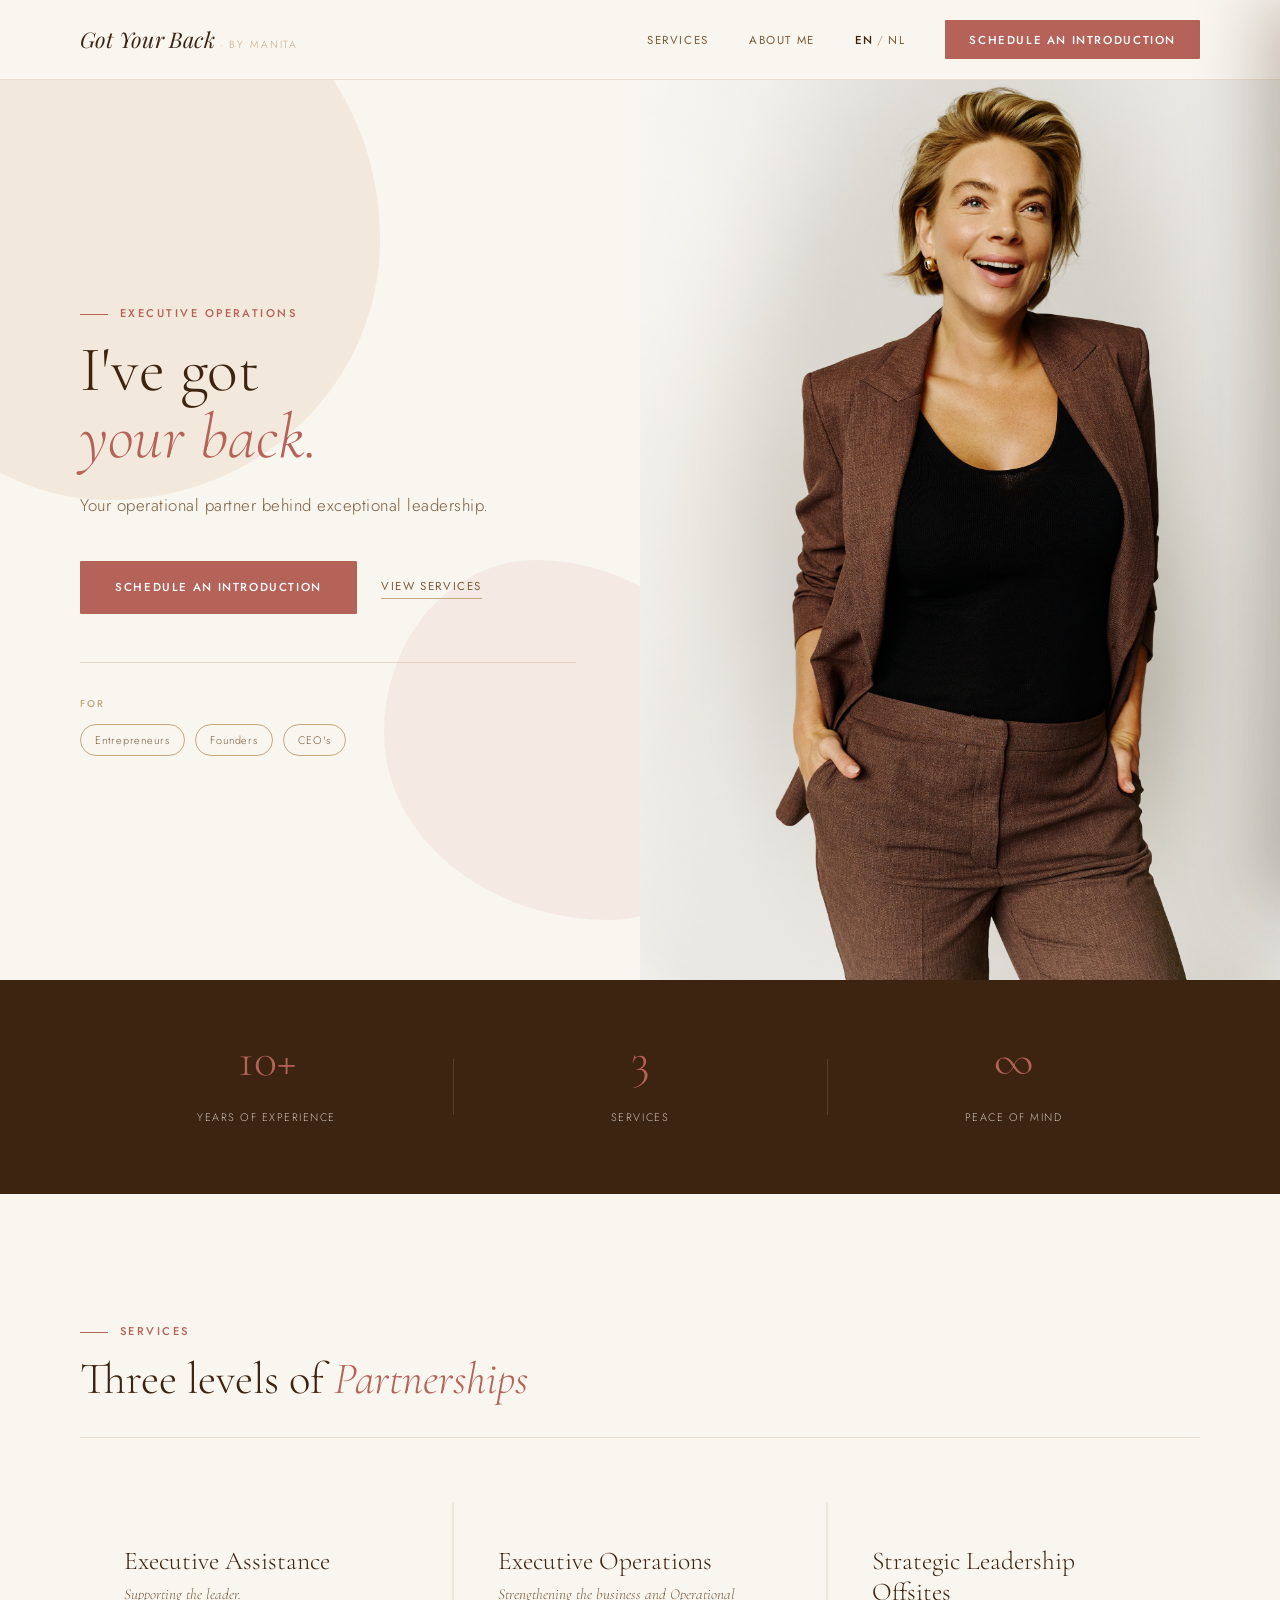
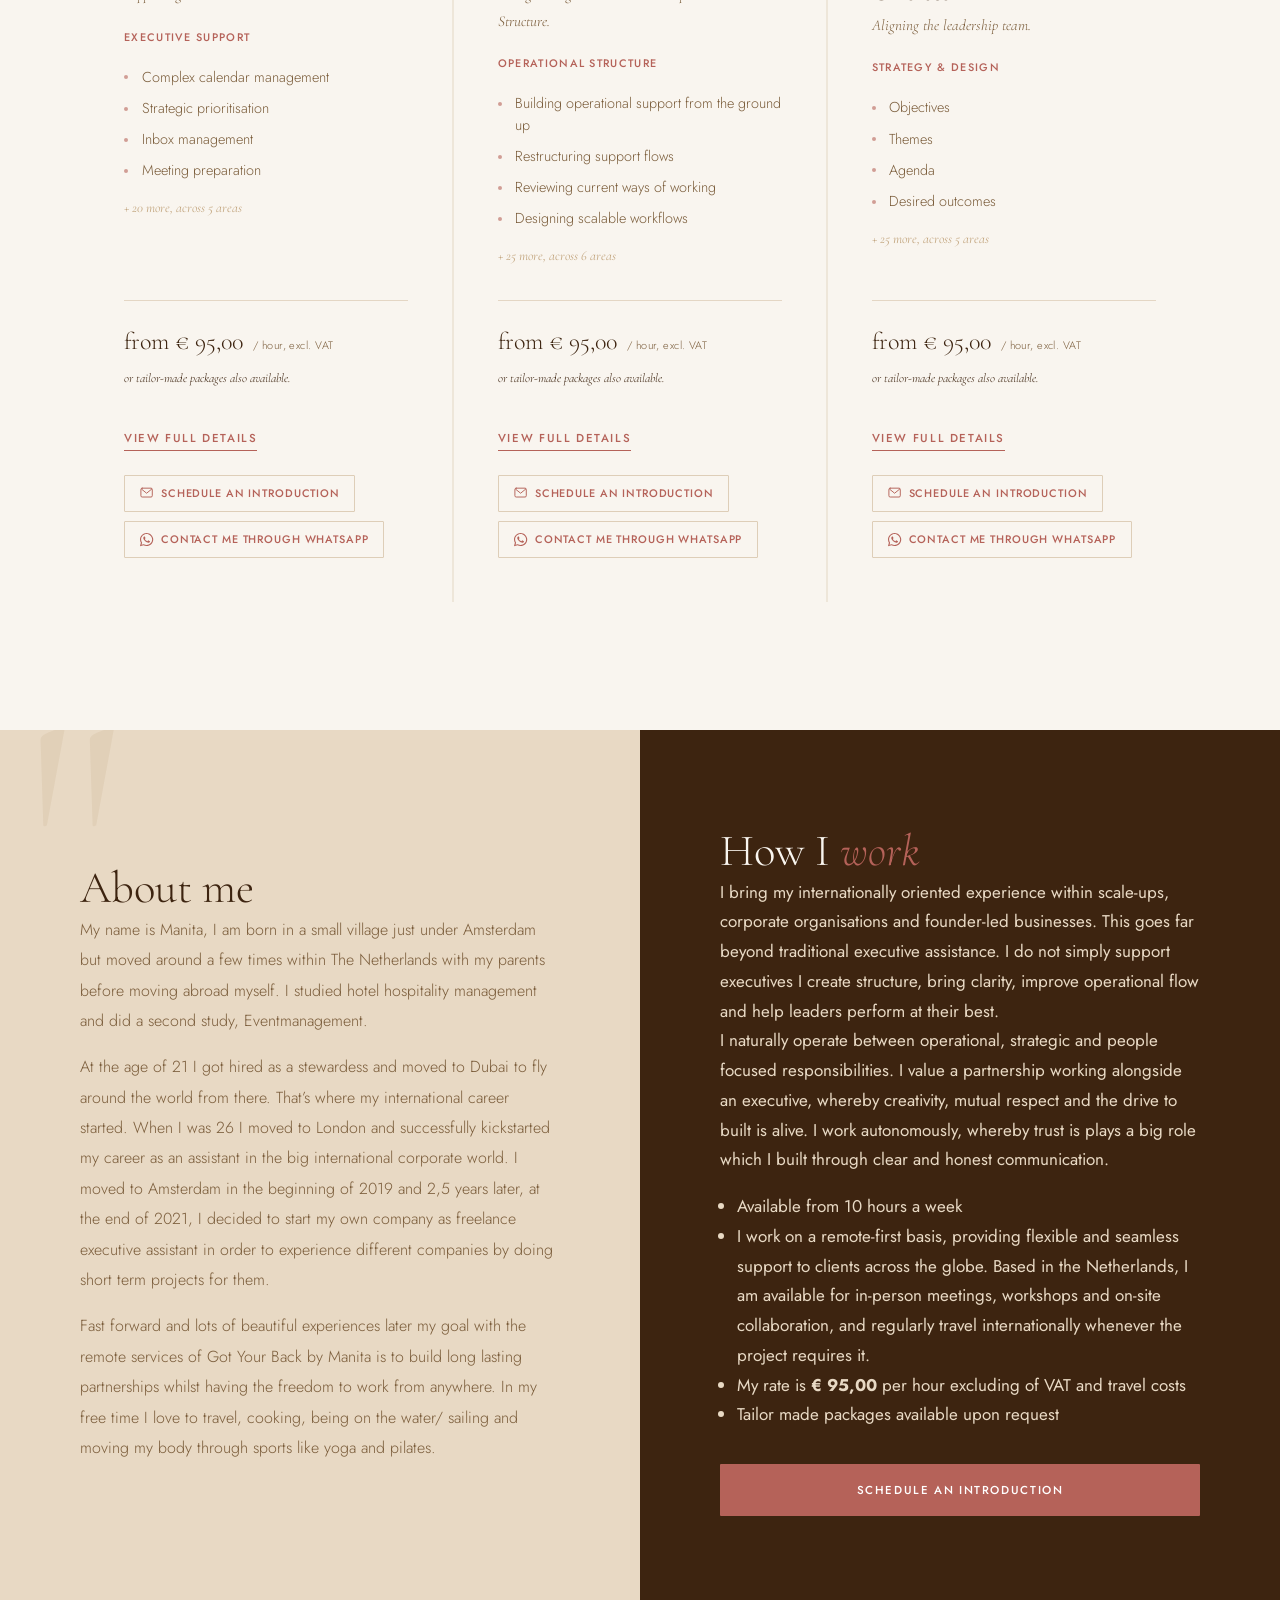
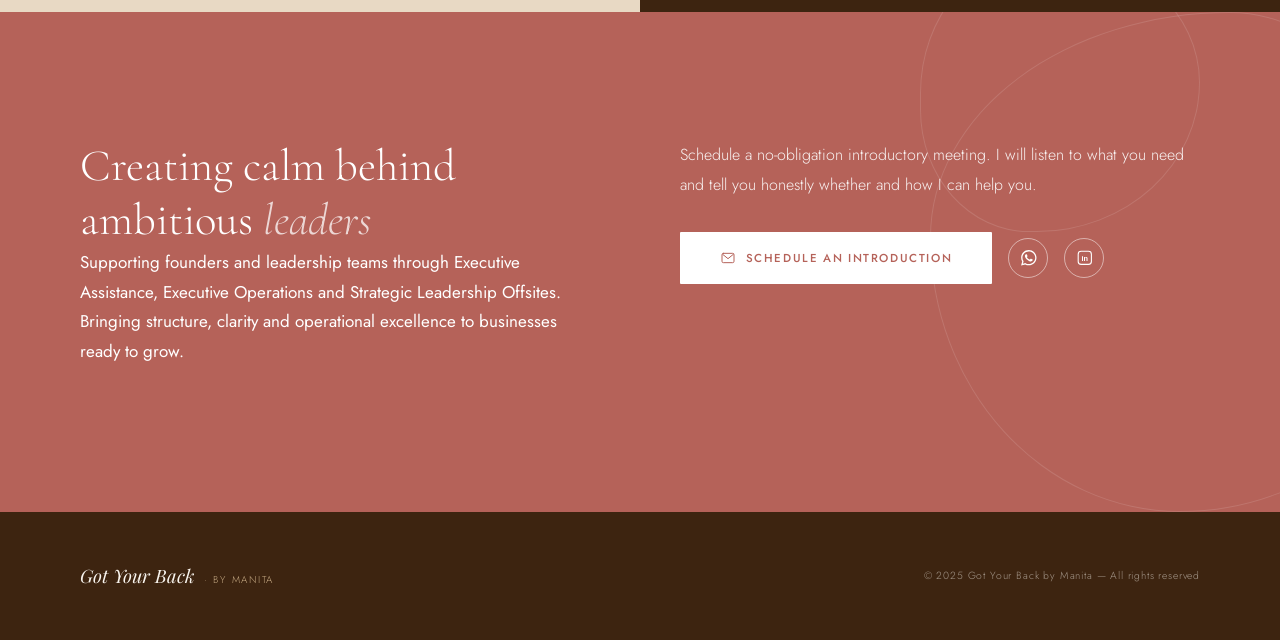
==== commit 0d579c0d: "Add favicon" ====
--- a/index.html
+++ b/index.html
@@ -9,6 +9,11 @@
     <link rel="alternate" hreflang="en" href="https://bymanita.com/">
     <link rel="alternate" hreflang="nl" href="https://bymanita.com/nl/">
     <link rel="alternate" hreflang="x-default" href="https://bymanita.com/">
+    <link rel="icon" type="image/svg+xml" href="favicon.svg">
+    <link rel="icon" type="image/png" sizes="32x32" href="favicon-32x32.png">
+    <link rel="icon" type="image/png" sizes="16x16" href="favicon-16x16.png">
+    <link rel="icon" href="favicon.ico">
+    <link rel="apple-touch-icon" href="apple-touch-icon.png">
     <link rel="preconnect" href="https://fonts.googleapis.com">
     <link rel="preconnect" href="https://fonts.gstatic.com" crossorigin>
     <link href="https://fonts.googleapis.com/css2?family=Cormorant+Garamond:ital,wght@0,300;0,400;1,300;1,400&family=Jost:wght@200;300;400;500&family=Playfair+Display:ital,wght@1,400;1,500&display=swap" rel="stylesheet">
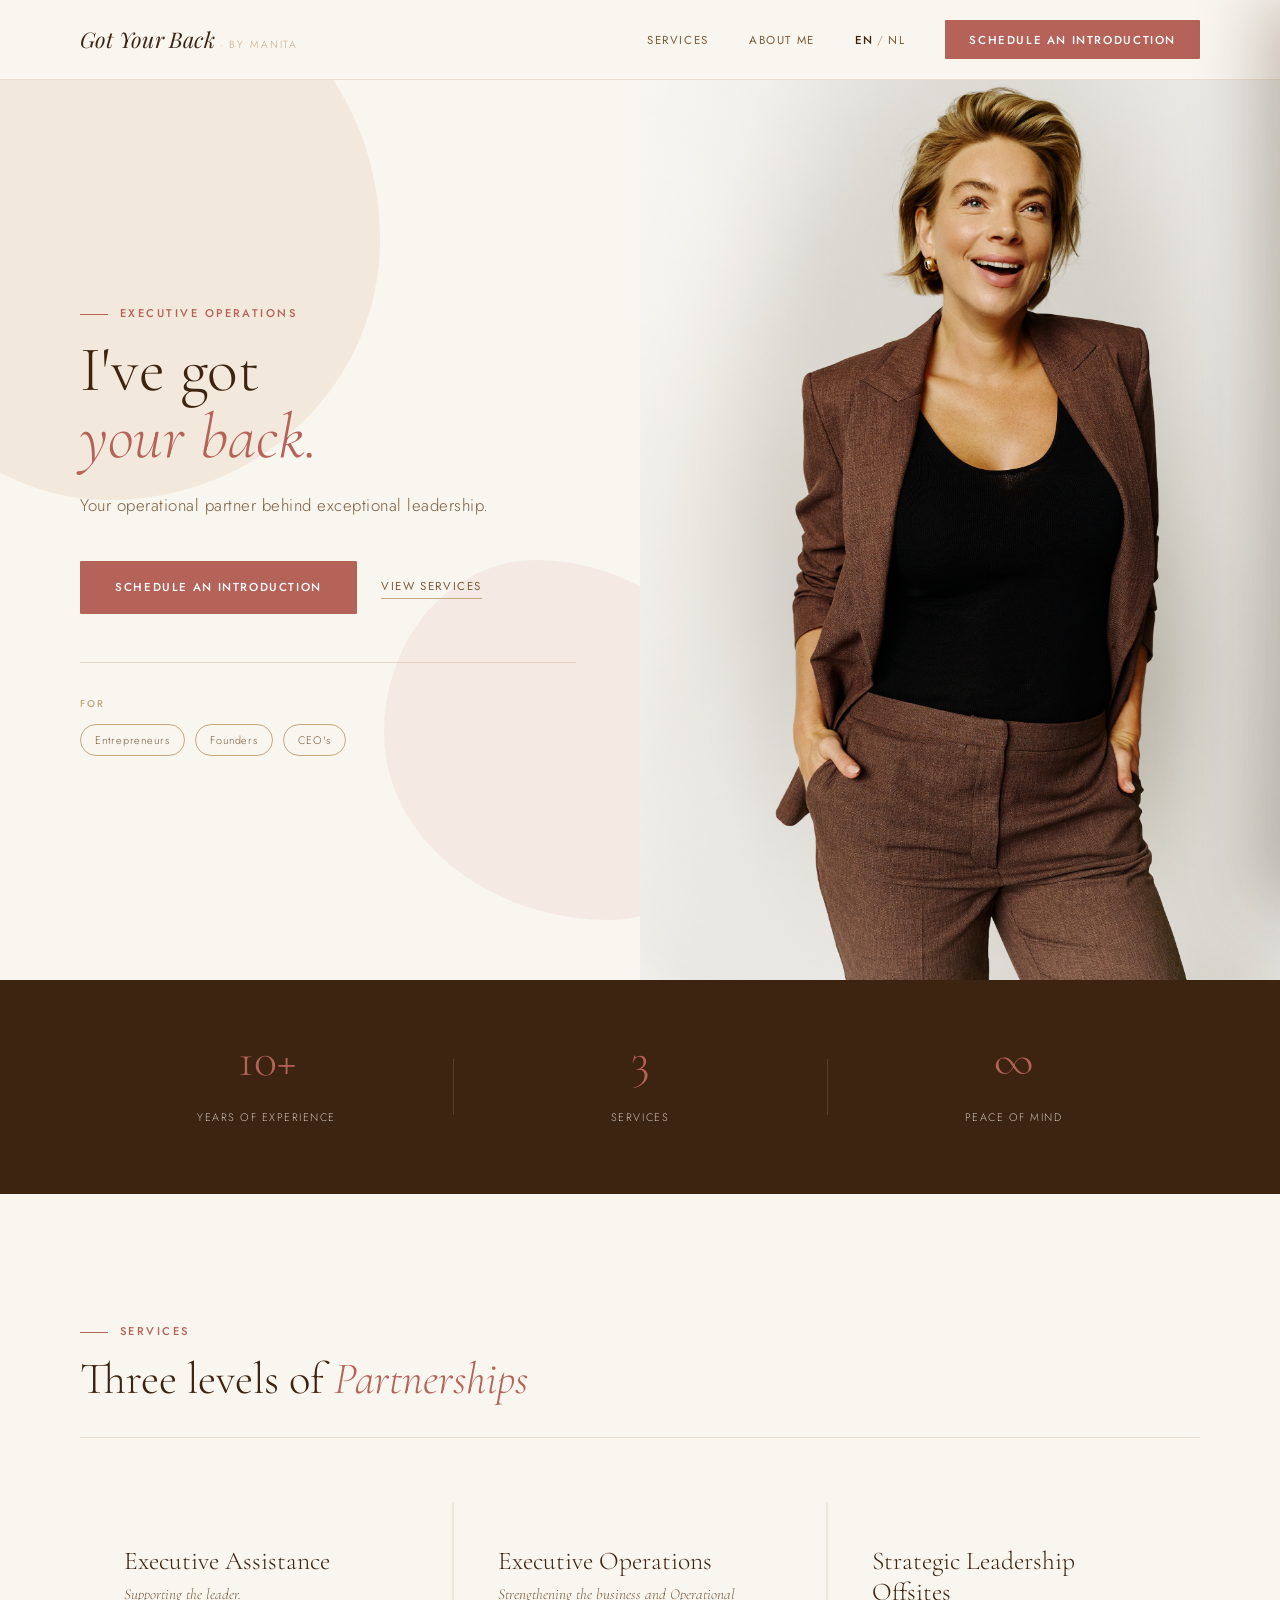
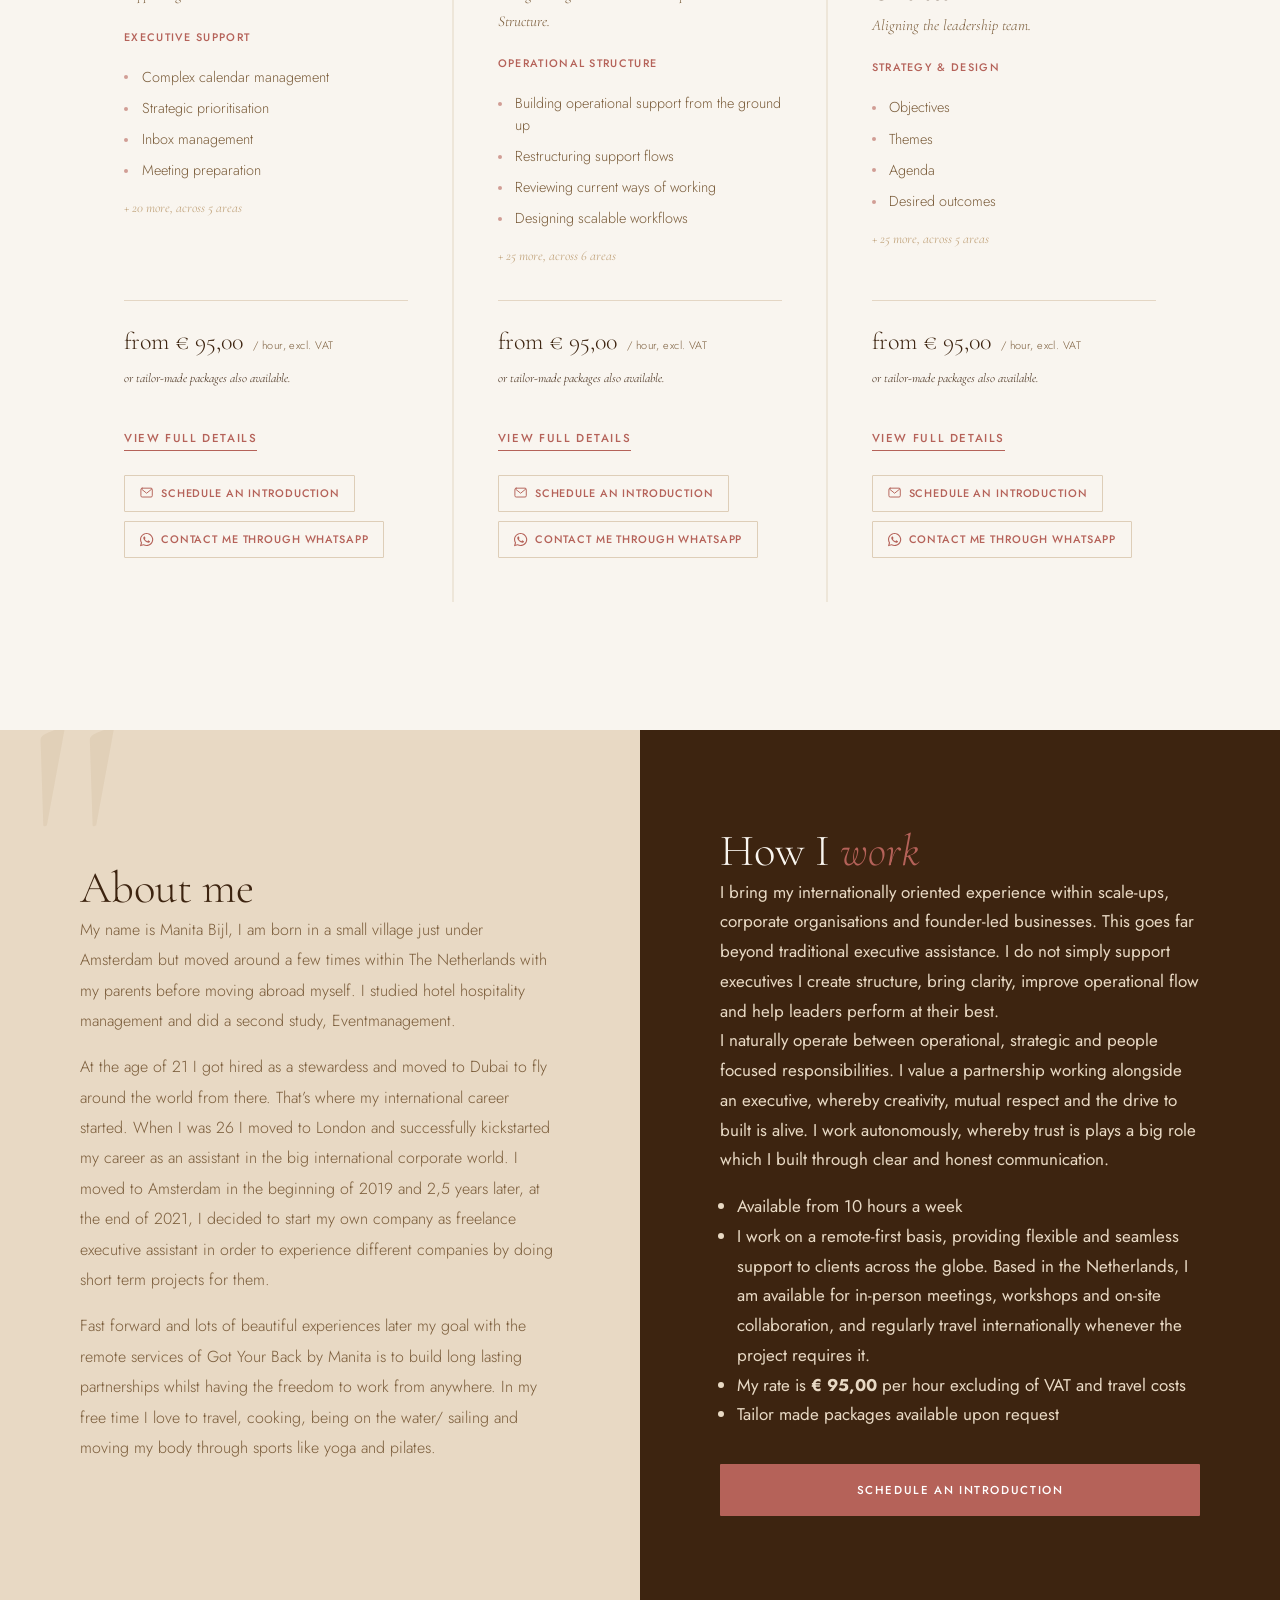
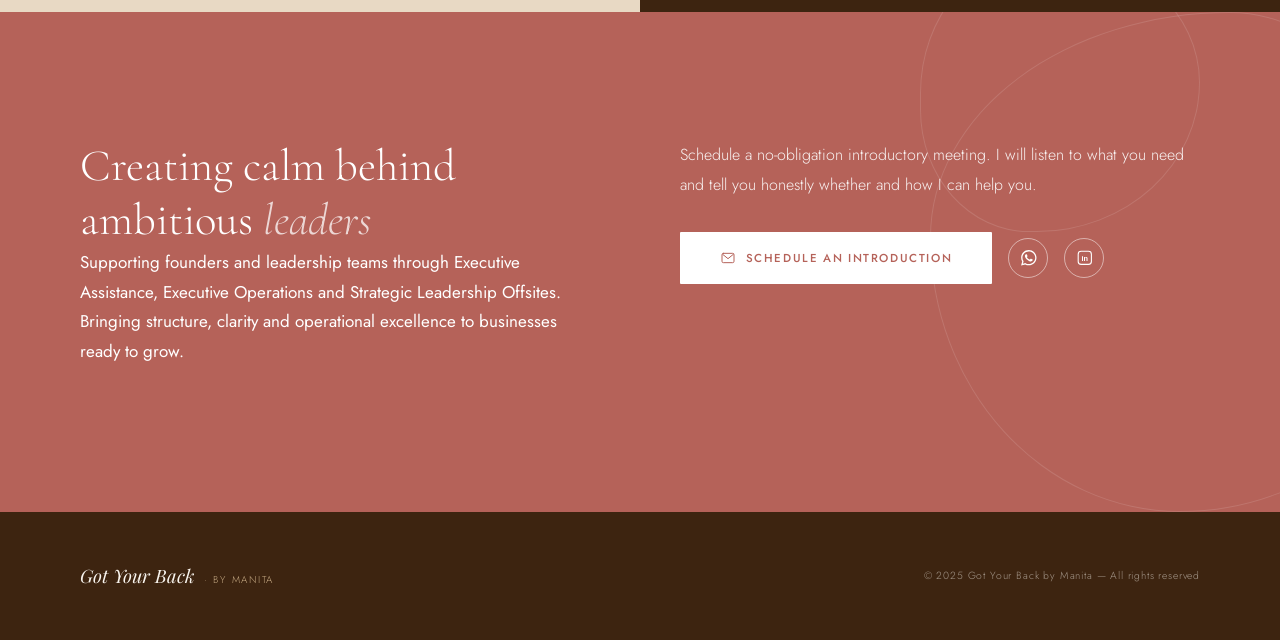
==== commit bfc1e7d4: "add things for domain" ====
--- a/index.html
+++ b/index.html
@@ -18,7 +18,6 @@
     <link rel="preconnect" href="https://fonts.gstatic.com" crossorigin>
     <link href="https://fonts.googleapis.com/css2?family=Cormorant+Garamond:ital,wght@0,300;0,400;1,300;1,400&family=Jost:wght@200;300;400;500&family=Playfair+Display:ital,wght@1,400;1,500&display=swap" rel="stylesheet">
     <link rel="stylesheet" href="css/main.css">
-    <meta name="robots" content="noindex" />
 </head>
 <body>
 <script>document.documentElement.classList.add('js')</script>
@@ -134,7 +133,7 @@
         <div class="about-left reveal">
             <h2 class="section-title">About me</h2>
             <p class="about-bio">
-                My name is Manita, I am born in a small village just under Amsterdam but moved around a few times within The Netherlands with my parents before moving abroad myself. I studied hotel hospitality management and did a second study, Eventmanagement.</p>
+                My name is Manita Bijl, I am born in a small village just under Amsterdam but moved around a few times within The Netherlands with my parents before moving abroad myself. I studied hotel hospitality management and did a second study, Eventmanagement.</p>
 
             <p class="about-bio">At the age of 21 I got hired as a stewardess and moved to Dubai to fly around the world from there. That’s where my international career started. When I was 26 I moved to London and successfully kickstarted my career as an assistant in the big international corporate world. I moved to Amsterdam in the beginning of 2019 and 2,5 years later, at the end of 2021, I decided to start my own company as freelance executive assistant in order to experience different companies by doing short term projects for them.</p>
             <p class="about-bio">Fast forward and lots of beautiful experiences later my goal with the remote services of Got Your Back by Manita is to build long lasting partnerships whilst having the freedom to work from anywhere. In my free time I love to travel, cooking, being on the water/ sailing and moving my body through sports like yoga and pilates. 
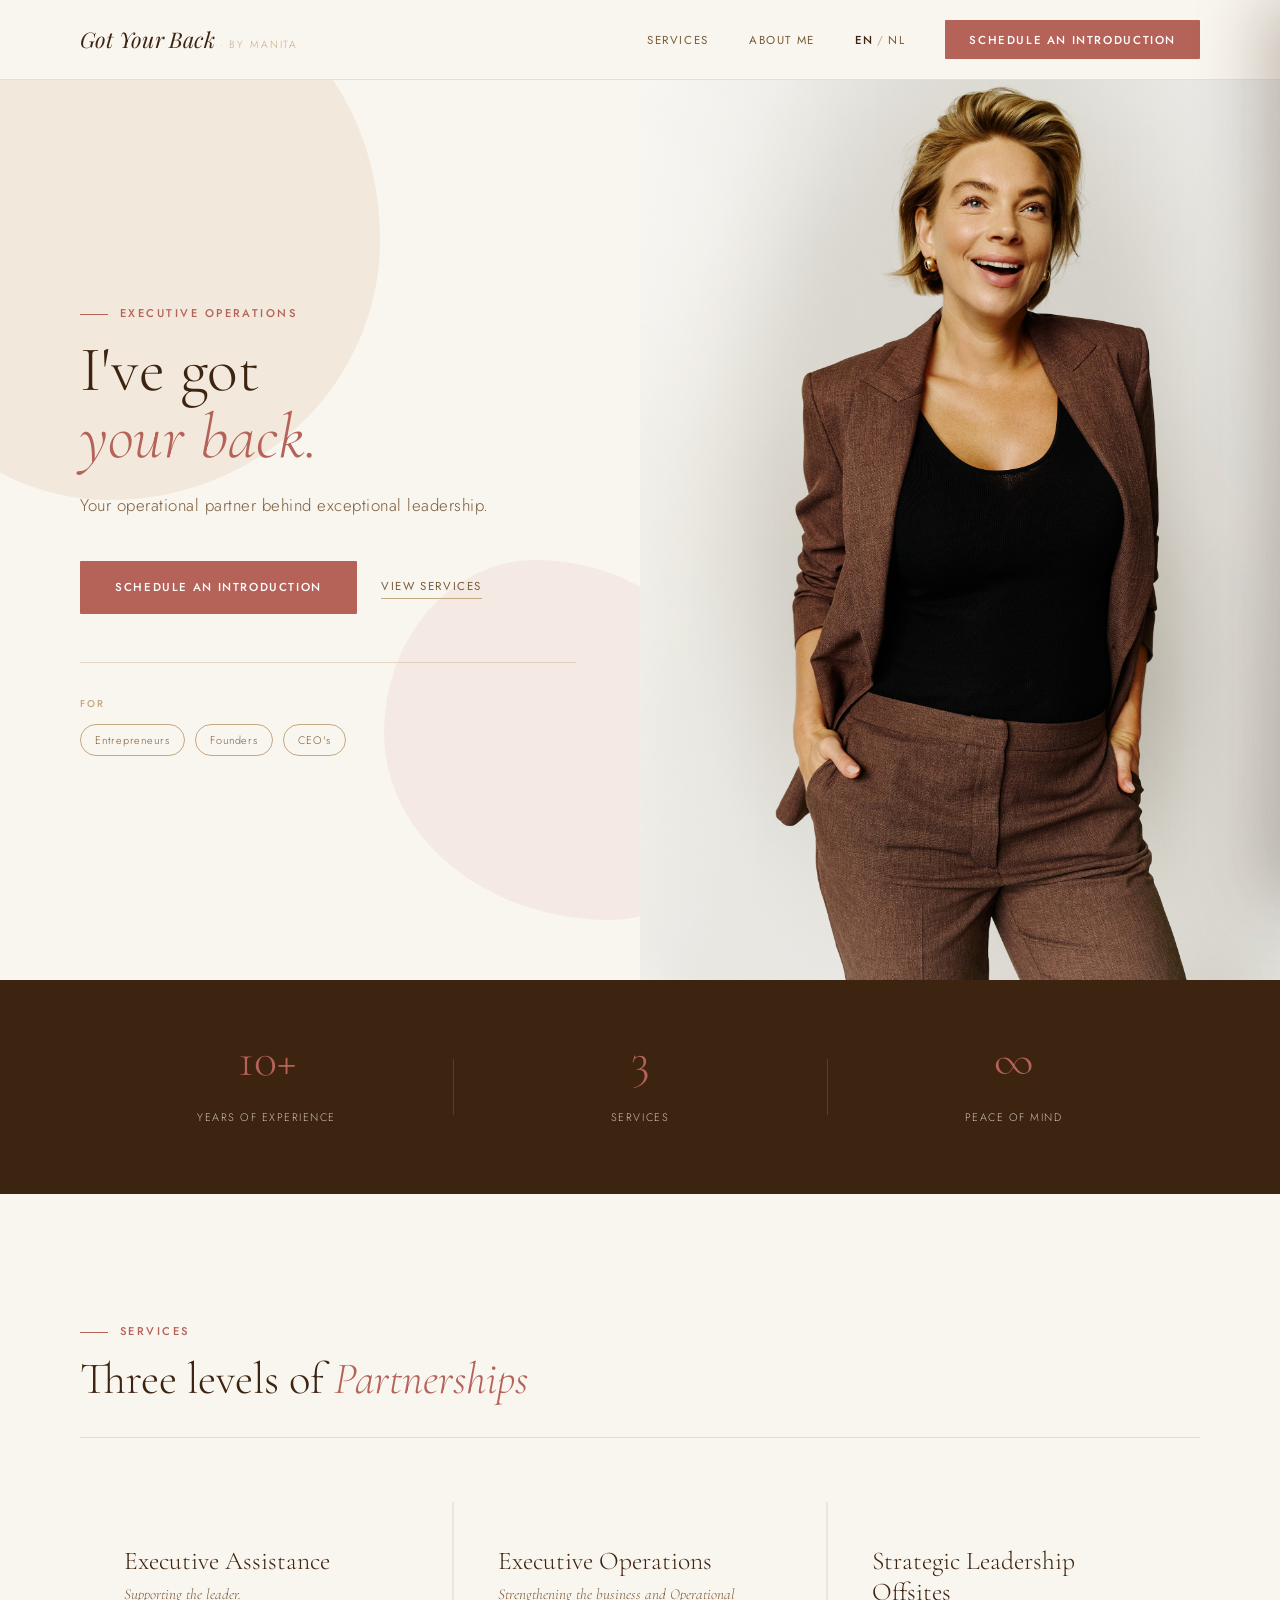
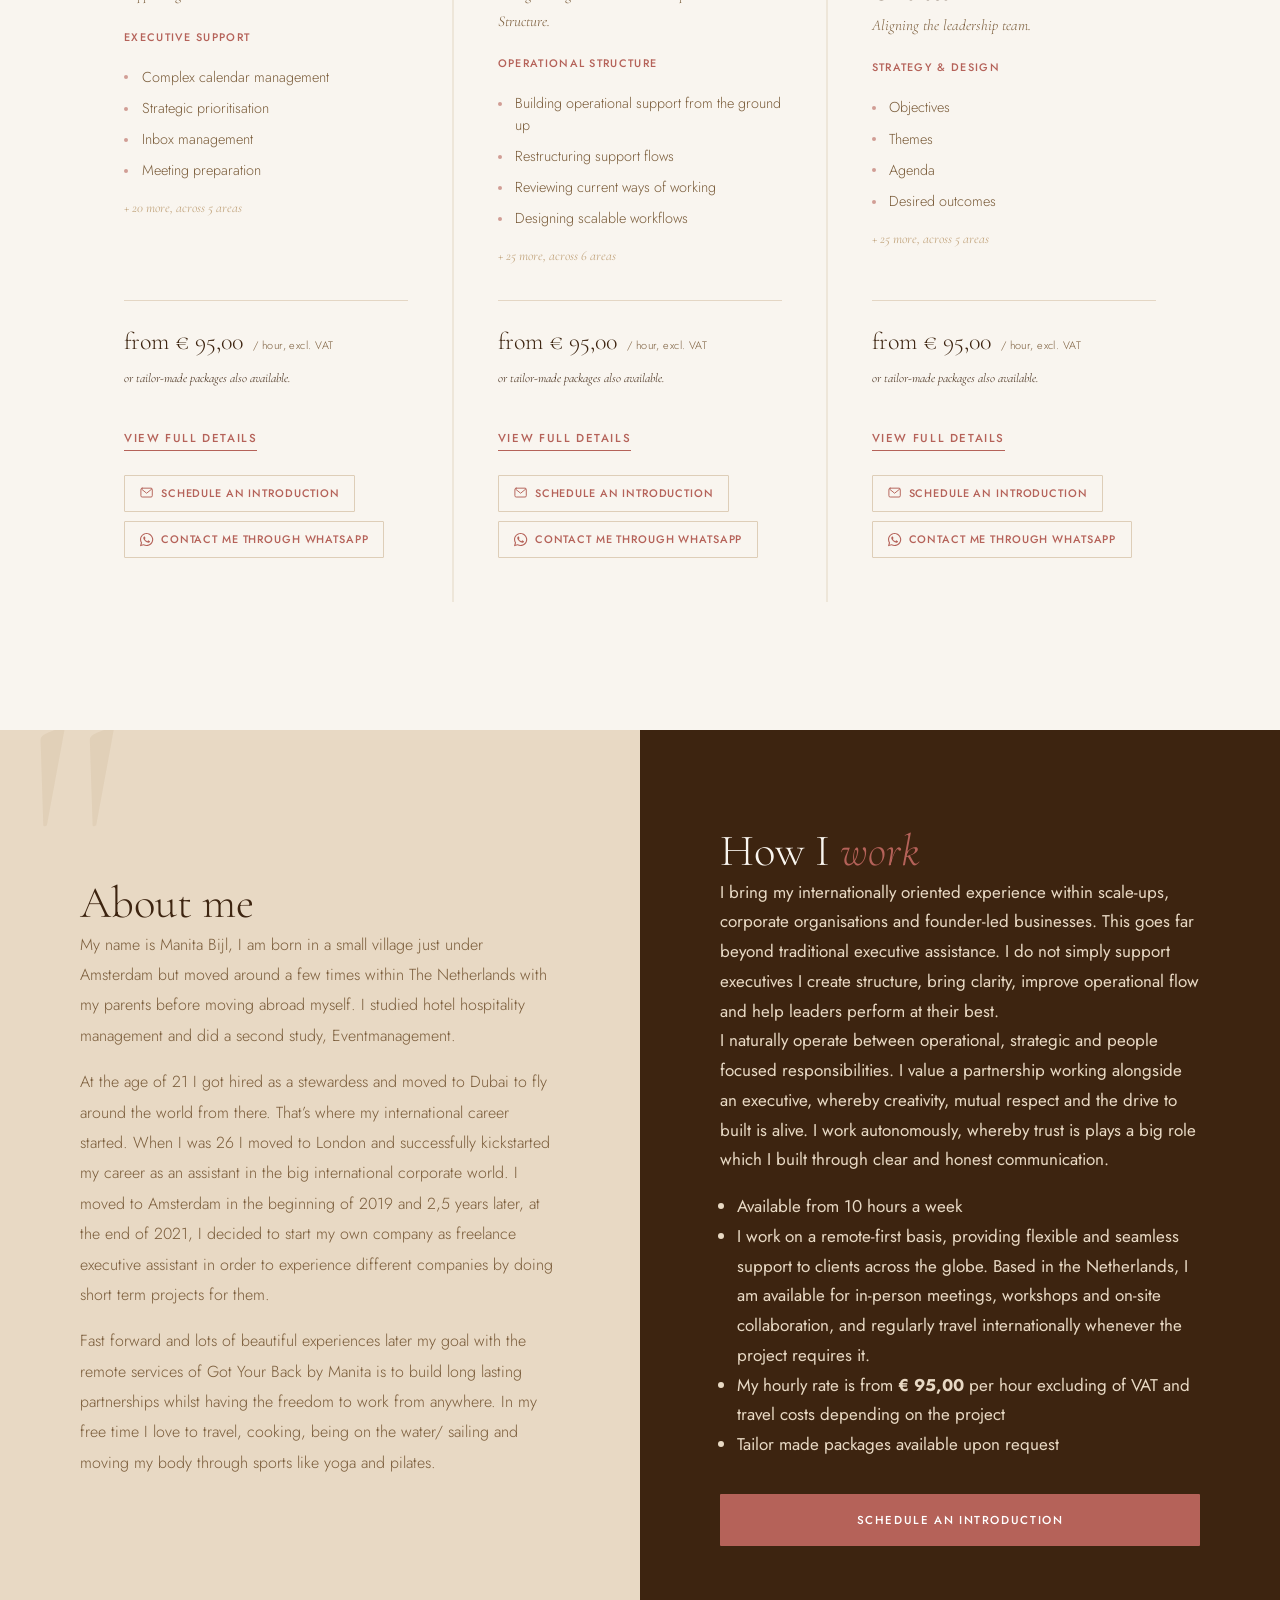
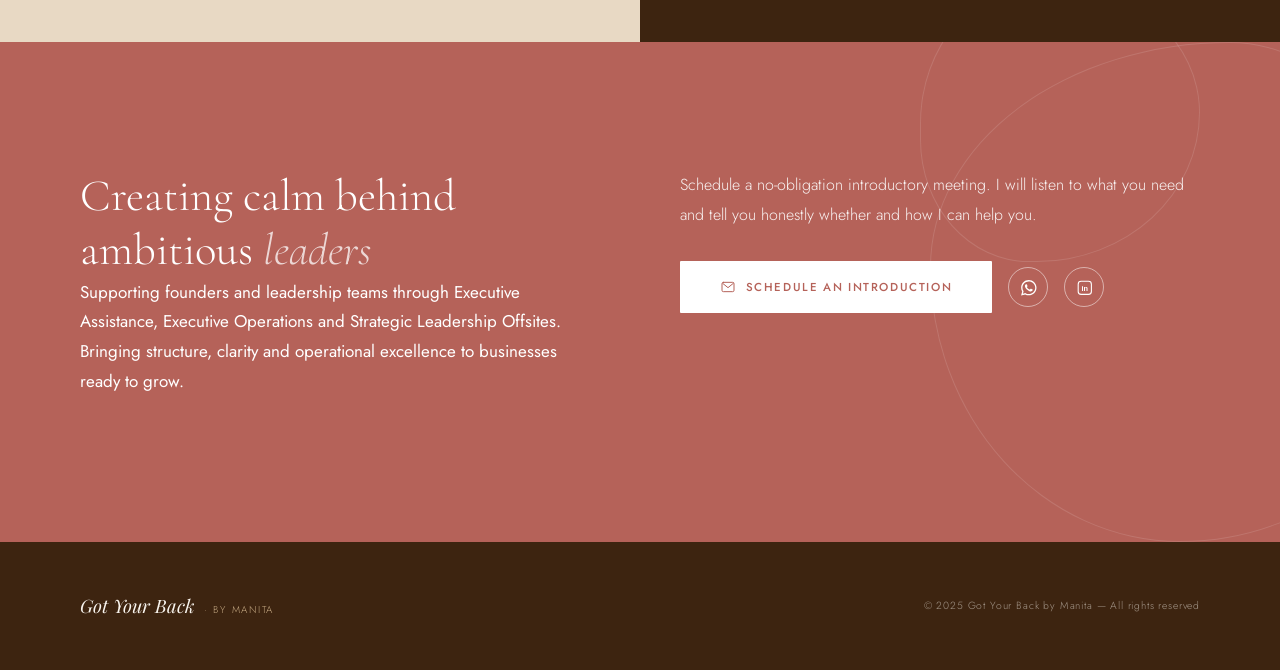
==== commit 6177d894: "change copy" ====
--- a/index.html
+++ b/index.html
@@ -149,7 +149,7 @@
             <ul>
                 <li>Available from 10 hours a week</li>
                 <li>I work on a remote-first basis, providing flexible and seamless support to clients across the globe. Based in the Netherlands, I am available for in-person meetings, workshops and on-site collaboration, and regularly travel internationally whenever the project requires it.</li>
-                <li>My rate is <strong>€ 95,00</strong> per hour excluding of VAT and travel costs</li>
+                <li>My hourly rate is from <strong>€ 95,00</strong> per hour excluding of VAT and travel costs depending on the project</li>
                 <li>Tailor made packages available upon request</li>
             </ul>
 
